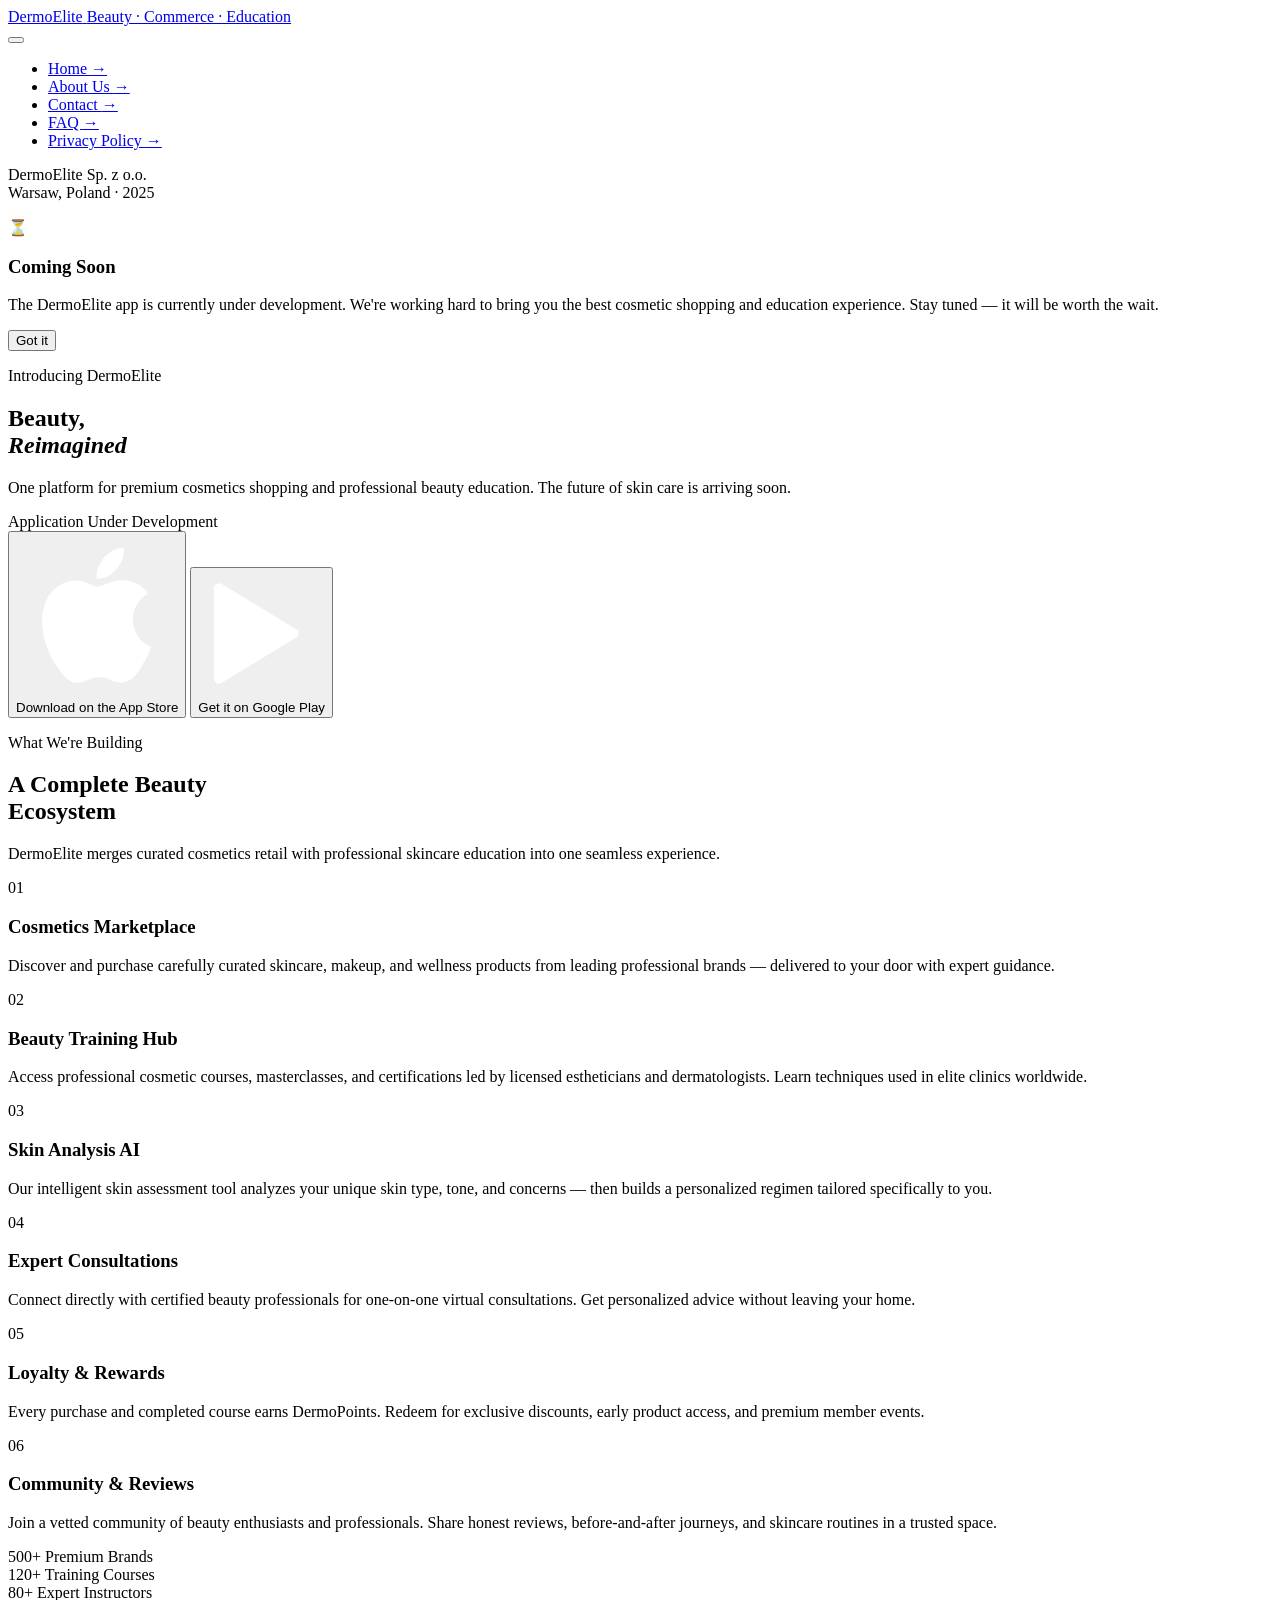
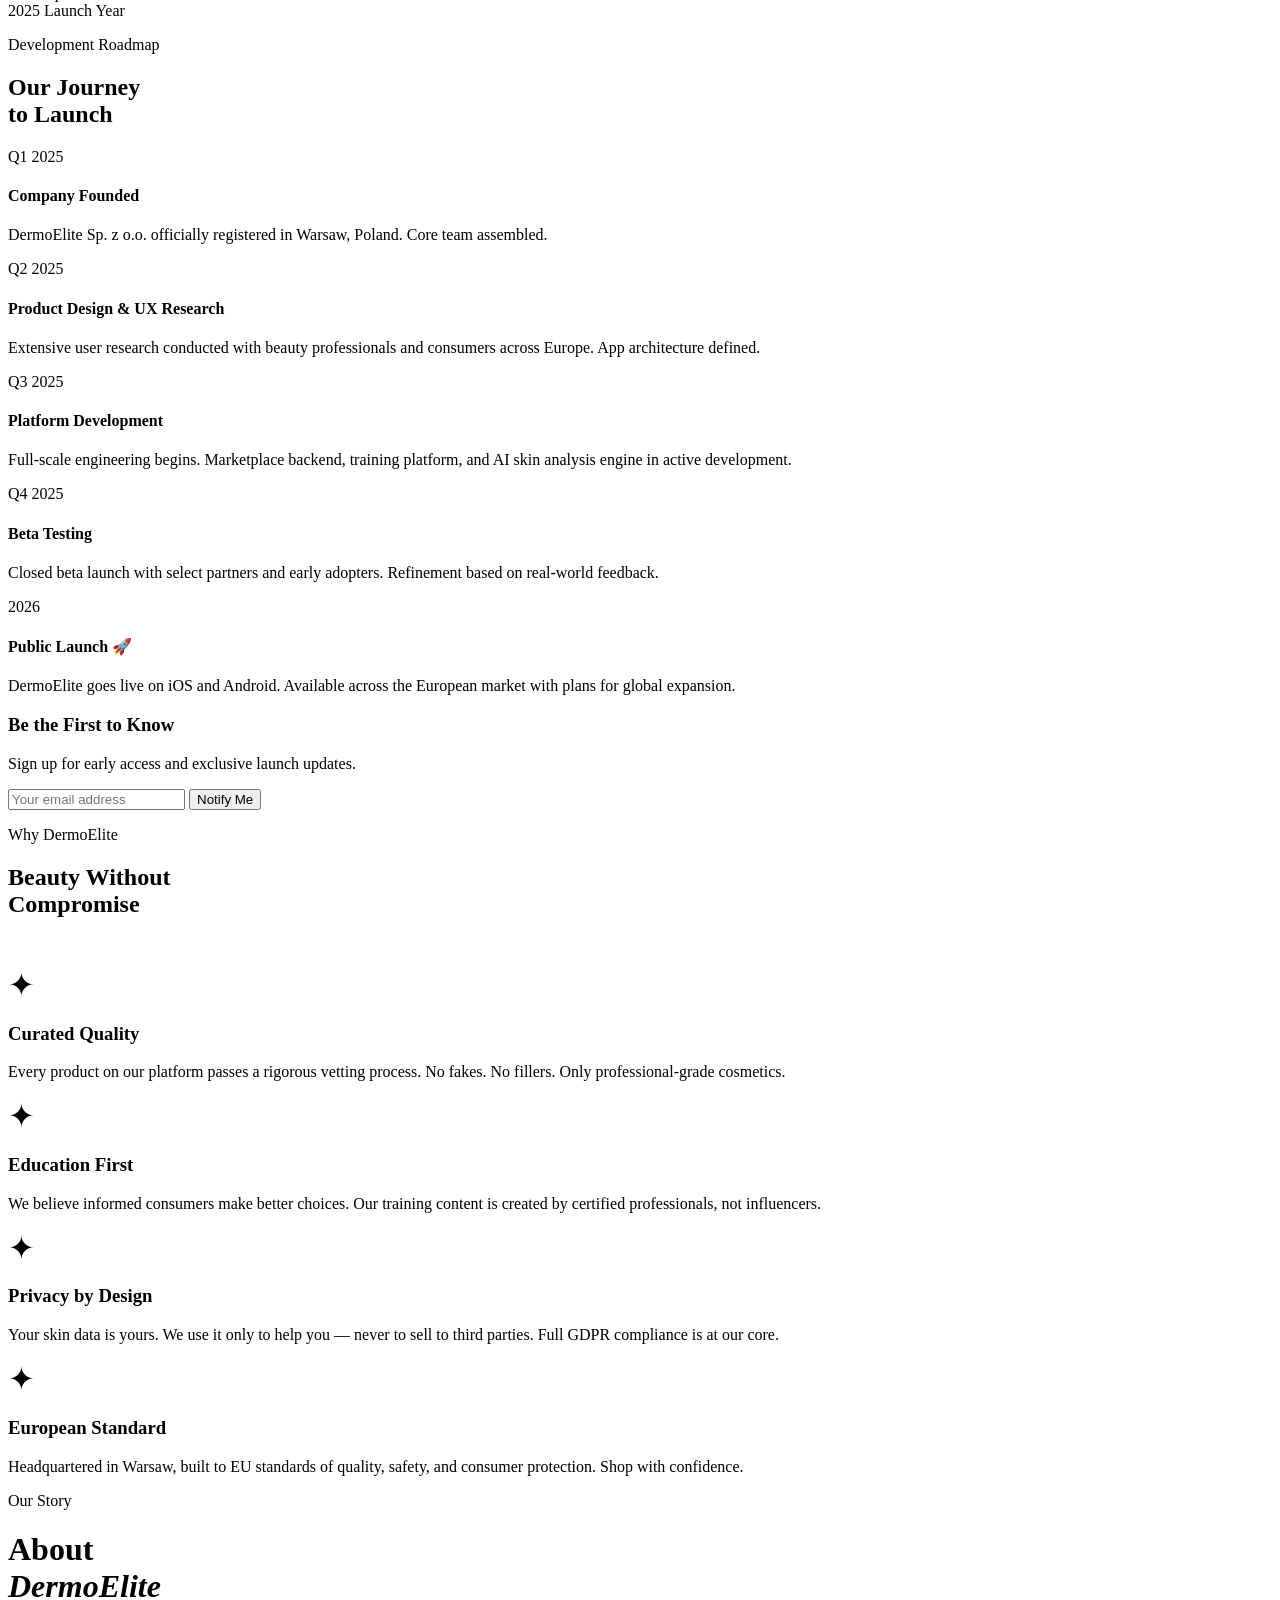
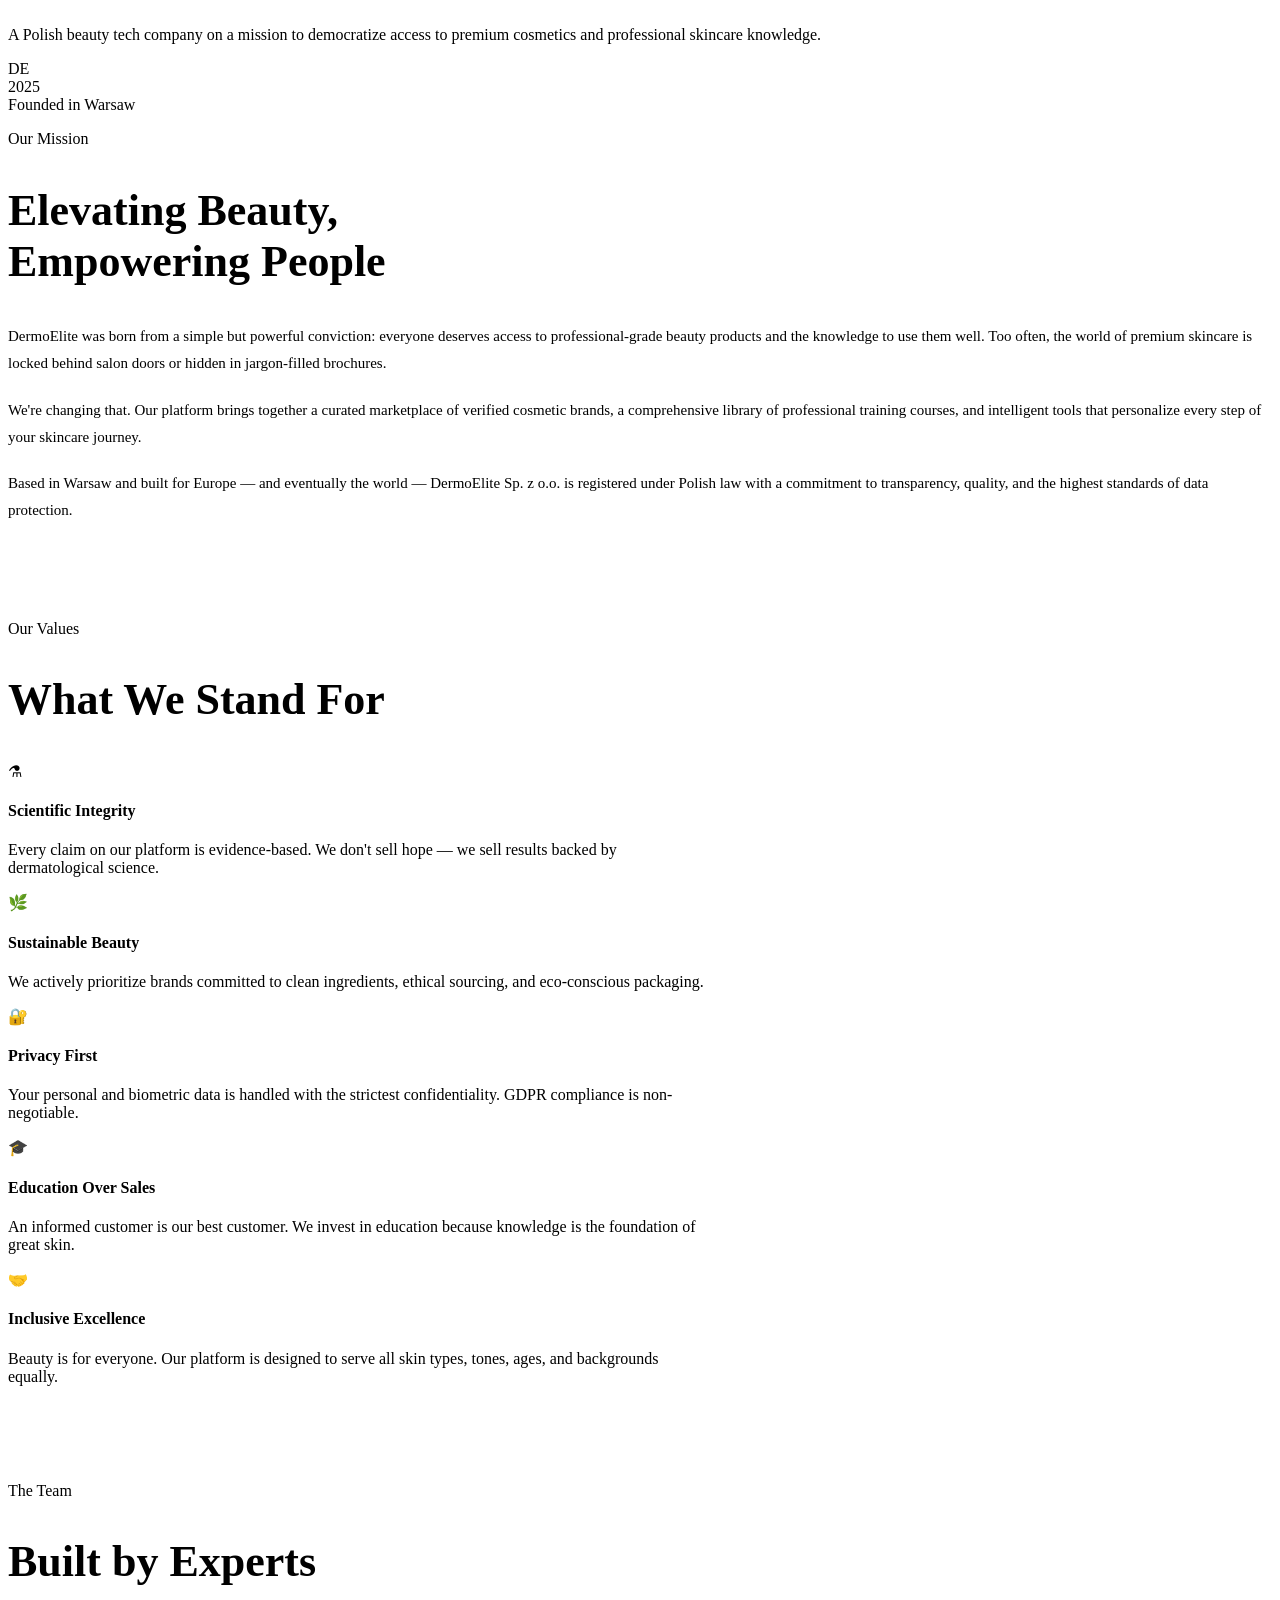
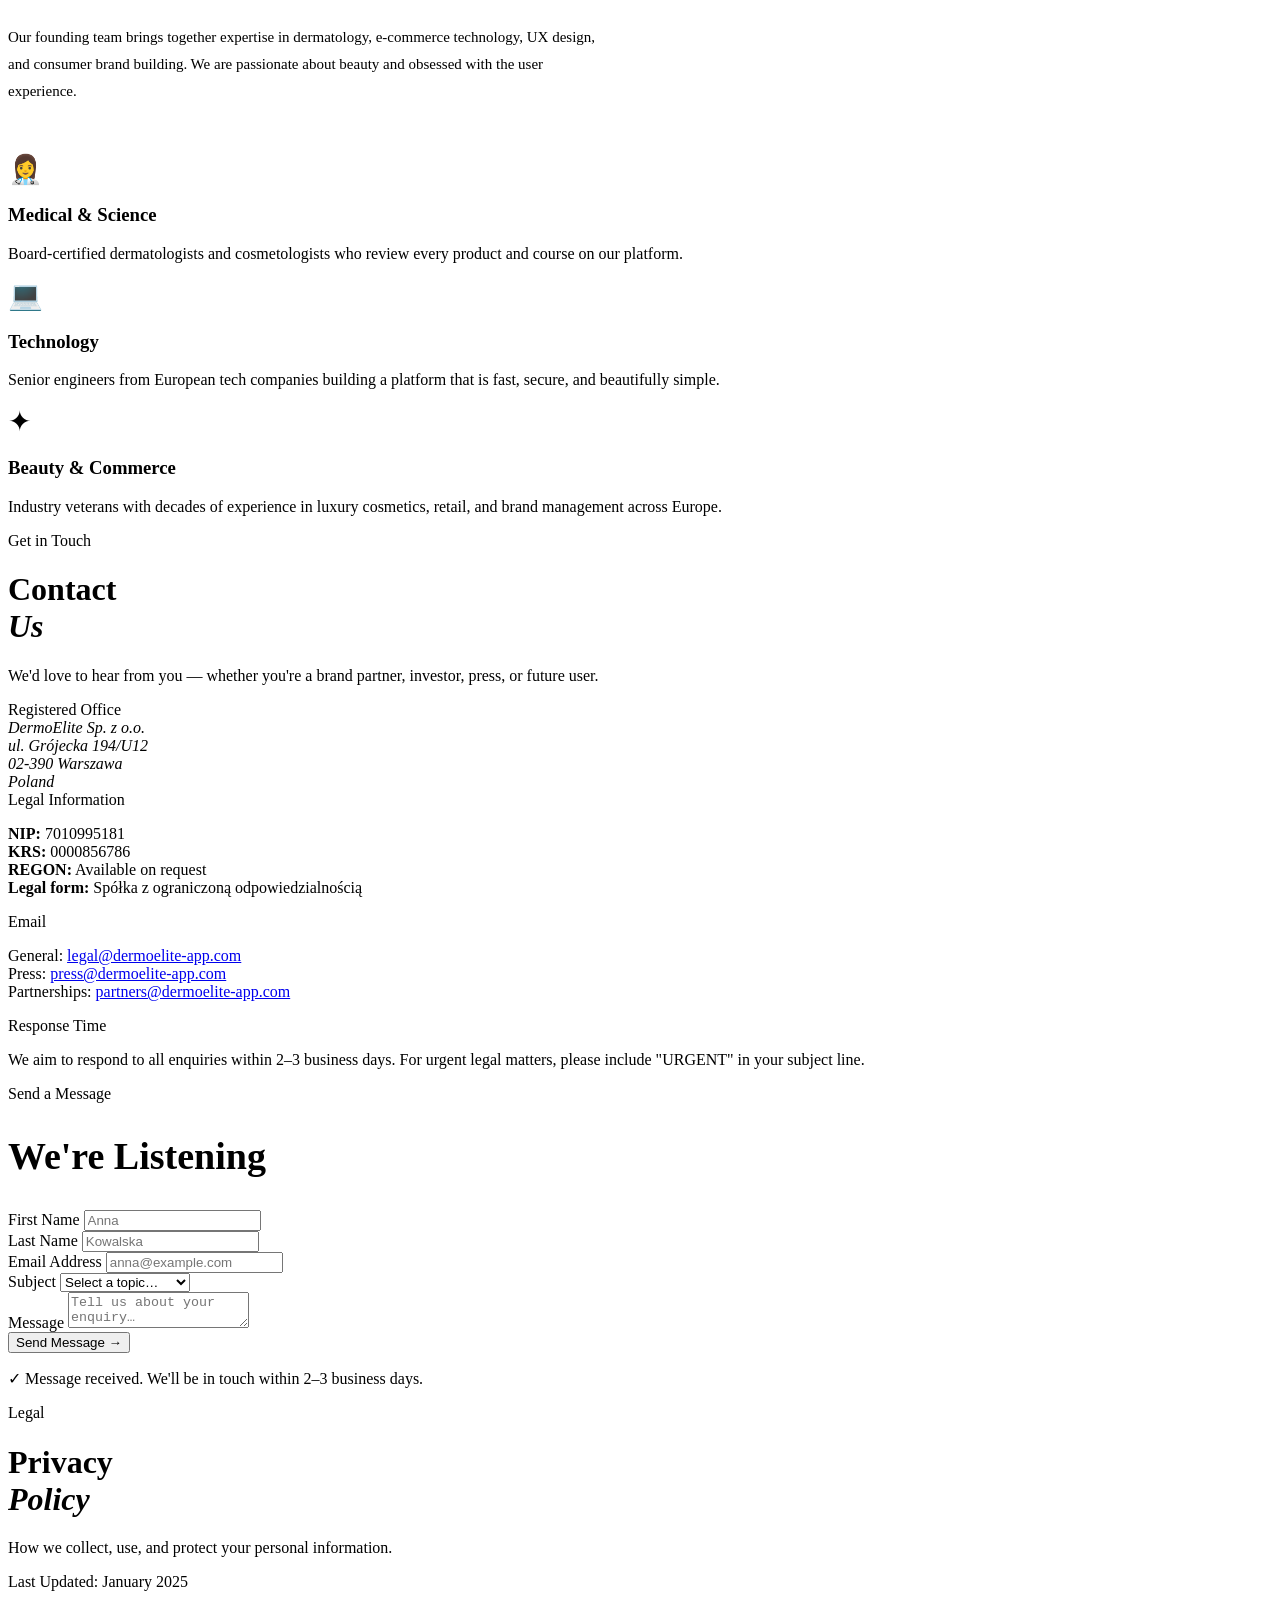
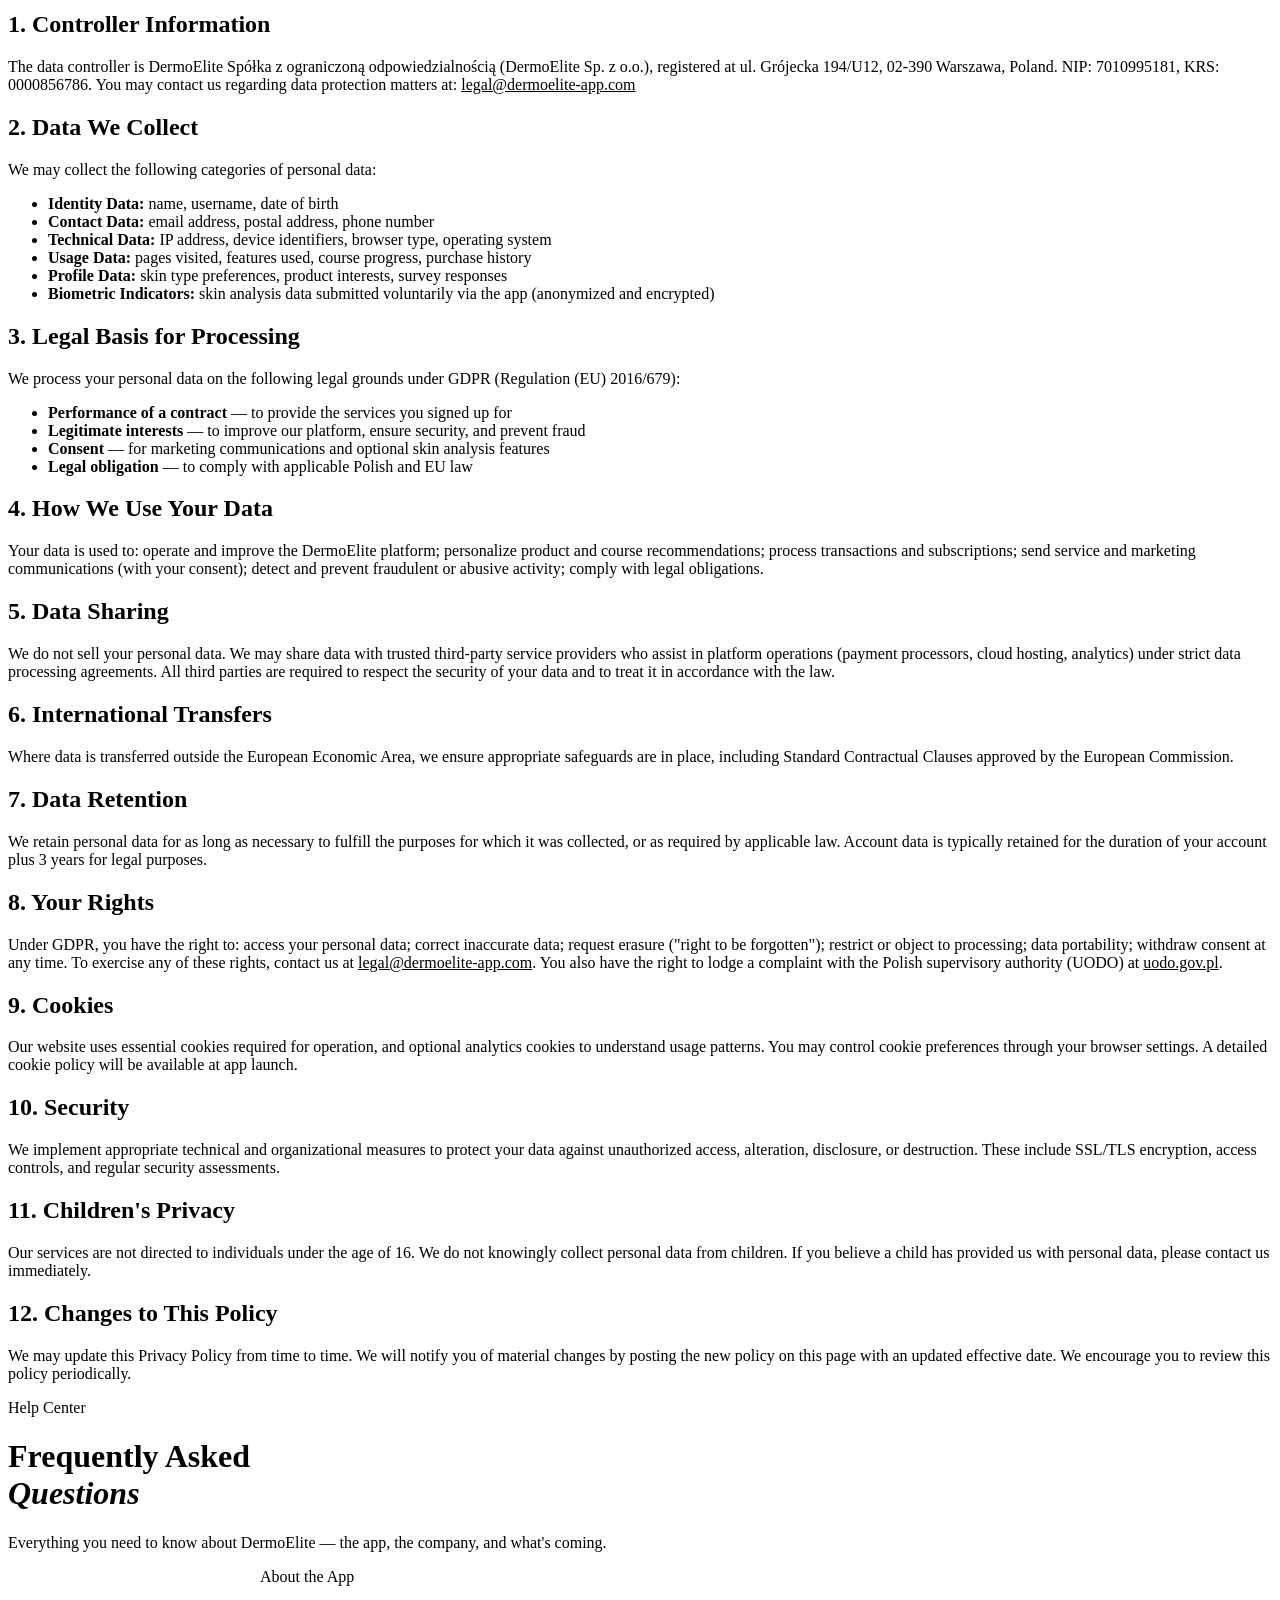
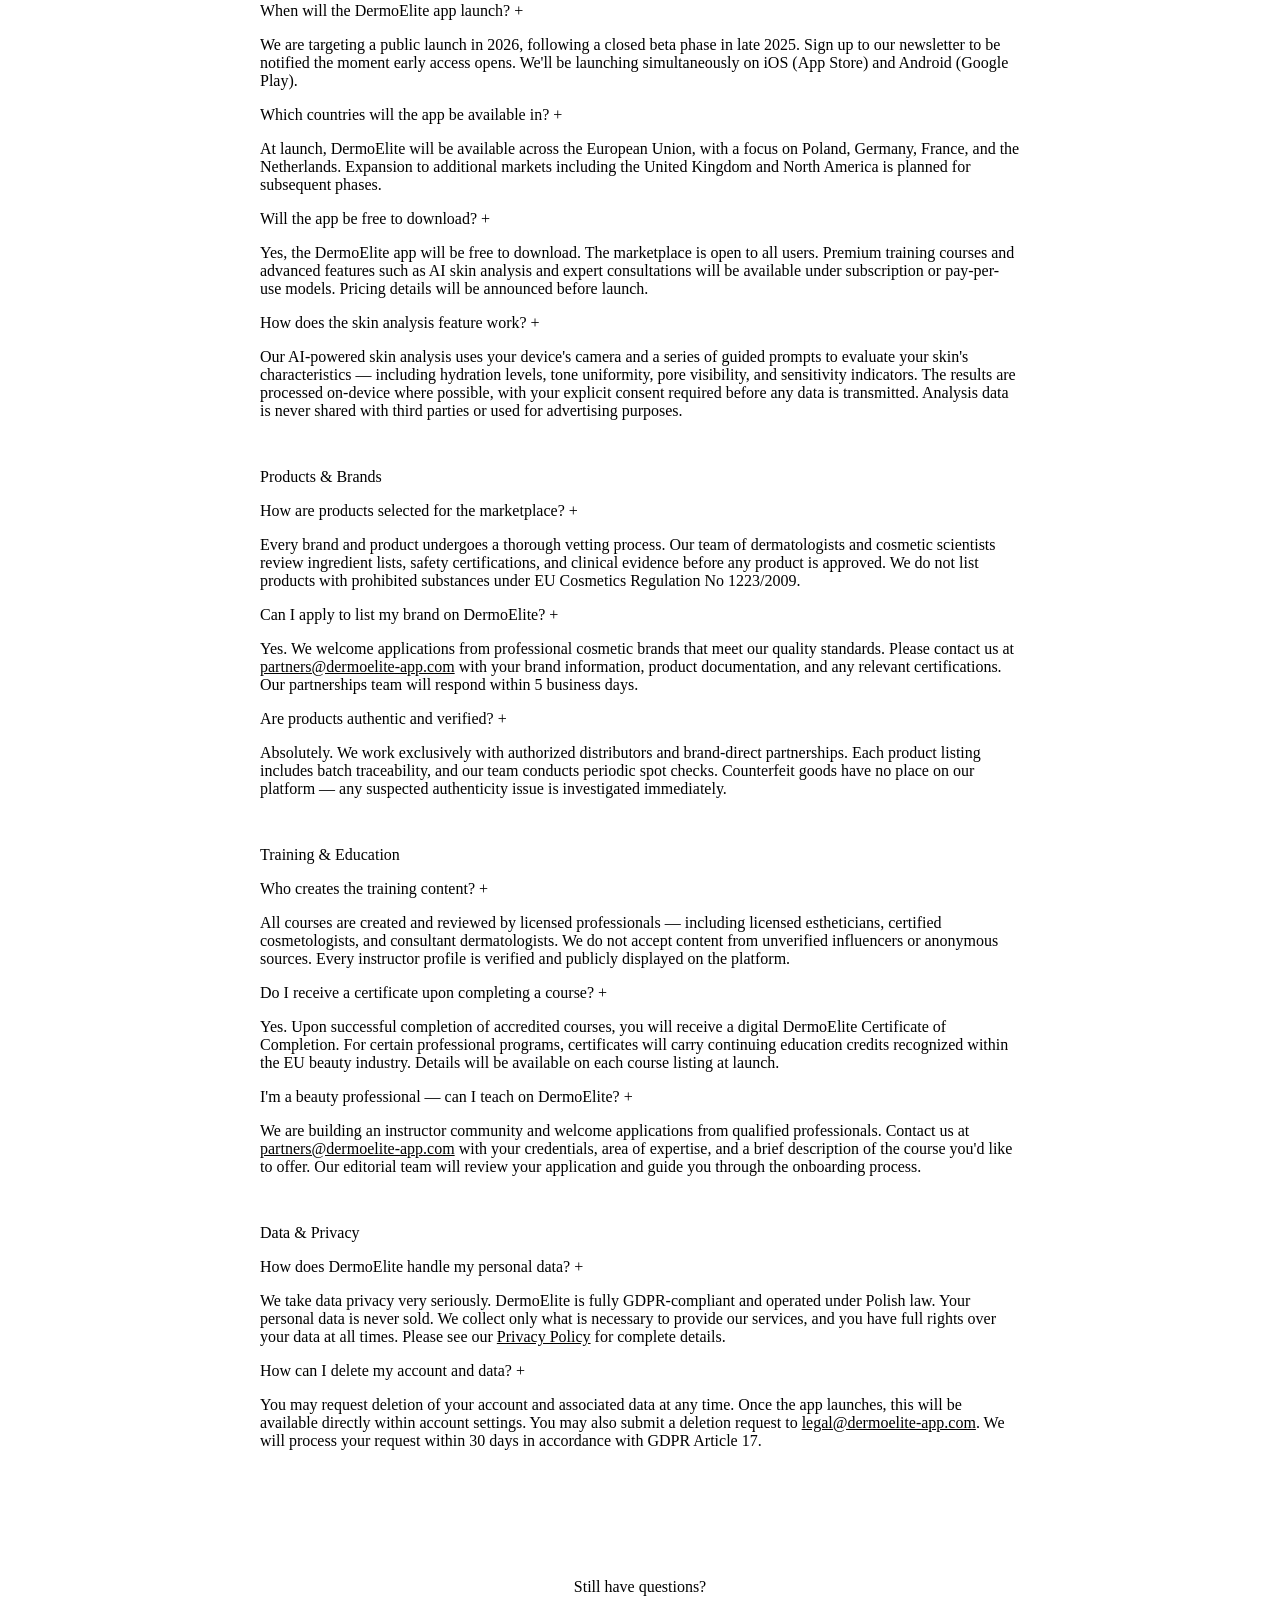
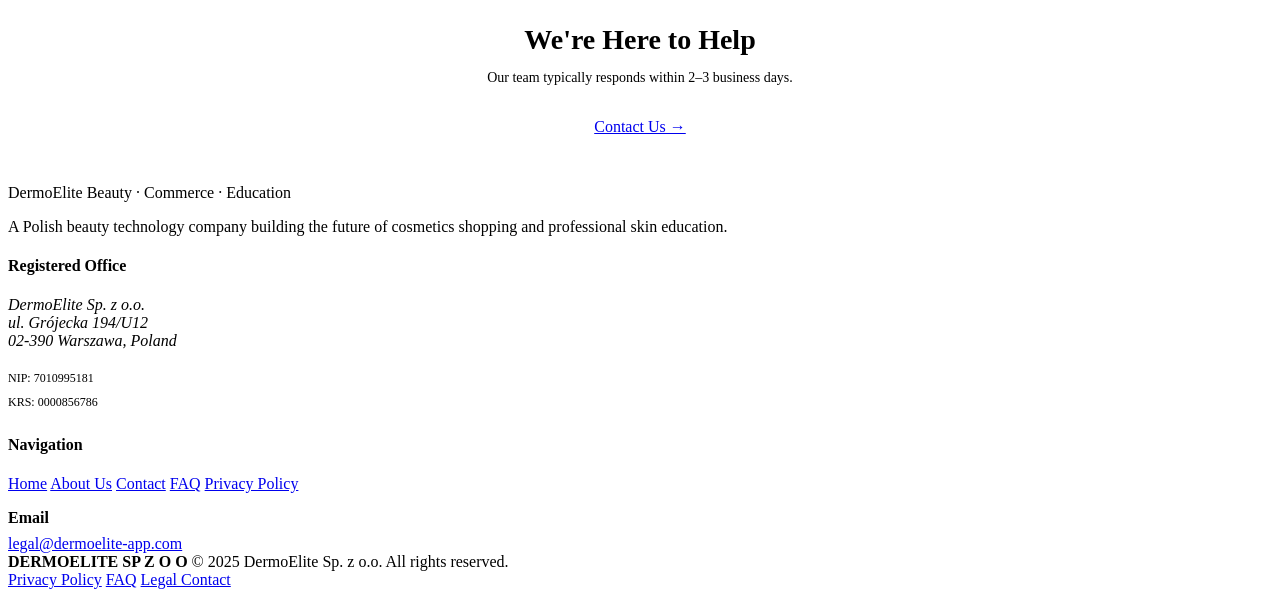
==== index.html @ ef21f868 "Add files via upload" ====
<!DOCTYPE html>
<html lang="en">
<head>
  <meta charset="UTF-8" />
  <meta name="viewport" content="width=device-width, initial-scale=1.0" />
  <meta name="description" content="DermoElite — The future of cosmetic commerce and professional beauty education. App coming soon." />
  <title>DermoElite — Beauty. Redefined.</title>
  <link rel="stylesheet" href="css/style.css" />
  <script>
    // Handle redirect from 404.html for GitHub Pages SPA routing
    (function() {
      const redirect = sessionStorage.getItem('redirectPath');
      if (redirect) {
        sessionStorage.removeItem('redirectPath');
        window.history.replaceState(null, null, redirect);
      }
    })();
  </script>
  <link rel="icon" href="data:image/svg+xml,<svg xmlns='http://www.w3.org/2000/svg' viewBox='0 0 32 32'><rect width='32' height='32' fill='%231a1a1a'/><text y='24' x='4' font-size='22' font-family='serif' fill='%23b8956a'>D</text></svg>" />
</head>
<body>

<!-- ═══════════════ HEADER ═══════════════ -->
<header>
  <nav>
    <a href="/" class="logo" data-page="home" aria-label="DermoElite Home">
      <div class="logo-mark"></div>
      <div class="logo-text">
        <span class="logo-name">DermoElite</span>
        <span class="logo-sub">Beauty · Commerce · Education</span>
      </div>
    </a>
    <button class="burger" id="burger" aria-label="Open navigation">
      <span></span><span></span><span></span>
    </button>
  </nav>
</header>

<!-- ═══════════════ MENU OVERLAY ═══════════════ -->
<div class="menu-overlay" id="menuOverlay" role="dialog" aria-modal="true" aria-label="Navigation">
  <div class="menu-backdrop" id="menuBackdrop"></div>
  <div class="menu-panel">
    <ul class="menu-links">
      <li><a href="/" data-page="home">Home <span class="arrow">→</span></a></li>
      <li><a href="/about" data-page="about">About Us <span class="arrow">→</span></a></li>
      <li><a href="/contact" data-page="contact">Contact <span class="arrow">→</span></a></li>
      <li><a href="/faq" data-page="faq">FAQ <span class="arrow">→</span></a></li>
      <li><a href="/policy" data-page="policy">Privacy Policy <span class="arrow">→</span></a></li>
    </ul>
    <div class="menu-footer">
      <p>DermoElite Sp. z o.o.<br>Warsaw, Poland · 2025</p>
    </div>
  </div>
</div>

<!-- ═══════════════ APP STORE MODAL ═══════════════ -->
<div class="modal-overlay" id="appModal" role="dialog" aria-modal="true">
  <div class="modal-backdrop" id="modalBackdrop"></div>
  <div class="modal-box">
    <div class="modal-icon">⏳</div>
    <h3>Coming Soon</h3>
    <p>The DermoElite app is currently under development. We're working hard to bring you the best cosmetic shopping and education experience. Stay tuned — it will be worth the wait.</p>
    <button class="modal-close" id="modalClose">Got it</button>
  </div>
</div>

<!-- ═══════════════════════════════════════════════
     PAGE: HOME
════════════════════════════════════════════════ -->
<div class="page" id="page-home">

  <!-- HERO -->
  <section class="hero">
    <div class="hero-bg"></div>
    <p class="hero-eyebrow">Introducing DermoElite</p>
    <h1>Beauty,<br><em>Reimagined</em></h1>
    <p class="hero-tagline">One platform for premium cosmetics shopping and professional beauty education. The future of skin care is arriving soon.</p>
    <div class="status-badge">
      <span class="status-dot"></span>
      Application Under Development
    </div>
    <div class="app-buttons">
      <button class="app-btn" aria-label="Download on the App Store">
        <svg viewBox="0 0 24 24" fill="white" xmlns="http://www.w3.org/2000/svg">
          <path d="M18.71 19.5c-.83 1.24-1.71 2.45-3.05 2.47-1.34.03-1.77-.79-3.29-.79-1.53 0-2 .77-3.27.82-1.31.05-2.3-1.32-3.14-2.53C4.25 17 2.94 12.45 4.7 9.39c.87-1.52 2.43-2.48 4.12-2.51 1.28-.02 2.5.87 3.29.87.78 0 2.26-1.07 3.8-.91.65.03 2.47.26 3.64 1.98l-.09.06c-.22.15-2.18 1.27-2.16 3.8.03 3.02 2.65 4.03 2.68 4.04-.03.07-.42 1.44-1.38 2.74M13 3.5c.73-.83 1.94-1.46 2.94-1.5.13 1.17-.34 2.35-1.04 3.19-.69.85-1.83 1.51-2.95 1.42-.15-1.15.41-2.35 1.05-3.11z"/>
        </svg>
        <div class="app-btn-text">
          <span class="app-btn-pre">Download on the</span>
          <span class="app-btn-name">App Store</span>
        </div>
      </button>
      <button class="app-btn" aria-label="Get it on Google Play">
        <svg viewBox="0 0 24 24" fill="white" xmlns="http://www.w3.org/2000/svg">
          <path d="M3,20.5v-17c0-0.83,0.94-1.3,1.6-0.8l14,8.5c0.6,0.37,0.6,1.23,0,1.6l-14,8.5C3.94,21.8,3,21.33,3,20.5z"/>
        </svg>
        <div class="app-btn-text">
          <span class="app-btn-pre">Get it on</span>
          <span class="app-btn-name">Google Play</span>
        </div>
      </button>
    </div>
  </section>

  <!-- FEATURES -->
  <div class="section reveal">
    <p class="section-eyebrow">What We're Building</p>
    <h2 class="section-title">A Complete Beauty<br>Ecosystem</h2>
    <div class="divider"></div>
    <p class="section-subtitle">DermoElite merges curated cosmetics retail with professional skincare education into one seamless experience.</p>

    <div class="features-grid">
      <div class="feature-card">
        <div class="feature-num">01</div>
        <h3>Cosmetics Marketplace</h3>
        <p>Discover and purchase carefully curated skincare, makeup, and wellness products from leading professional brands — delivered to your door with expert guidance.</p>
      </div>
      <div class="feature-card">
        <div class="feature-num">02</div>
        <h3>Beauty Training Hub</h3>
        <p>Access professional cosmetic courses, masterclasses, and certifications led by licensed estheticians and dermatologists. Learn techniques used in elite clinics worldwide.</p>
      </div>
      <div class="feature-card">
        <div class="feature-num">03</div>
        <h3>Skin Analysis AI</h3>
        <p>Our intelligent skin assessment tool analyzes your unique skin type, tone, and concerns — then builds a personalized regimen tailored specifically to you.</p>
      </div>
      <div class="feature-card">
        <div class="feature-num">04</div>
        <h3>Expert Consultations</h3>
        <p>Connect directly with certified beauty professionals for one-on-one virtual consultations. Get personalized advice without leaving your home.</p>
      </div>
      <div class="feature-card">
        <div class="feature-num">05</div>
        <h3>Loyalty & Rewards</h3>
        <p>Every purchase and completed course earns DermoPoints. Redeem for exclusive discounts, early product access, and premium member events.</p>
      </div>
      <div class="feature-card">
        <div class="feature-num">06</div>
        <h3>Community & Reviews</h3>
        <p>Join a vetted community of beauty enthusiasts and professionals. Share honest reviews, before-and-after journeys, and skincare routines in a trusted space.</p>
      </div>
    </div>
  </div>

  <!-- STATS -->
  <div class="stats-strip reveal">
    <div class="stats-inner">
      <div class="stat-item">
        <span class="stat-num">500+</span>
        <span class="stat-label">Premium Brands</span>
      </div>
      <div class="stat-item">
        <span class="stat-num">120+</span>
        <span class="stat-label">Training Courses</span>
      </div>
      <div class="stat-item">
        <span class="stat-num">80+</span>
        <span class="stat-label">Expert Instructors</span>
      </div>
      <div class="stat-item">
        <span class="stat-num">2025</span>
        <span class="stat-label">Launch Year</span>
      </div>
    </div>
  </div>

  <!-- TIMELINE -->
  <div class="section reveal">
    <p class="section-eyebrow">Development Roadmap</p>
    <h2 class="section-title">Our Journey<br>to Launch</h2>
    <div class="divider"></div>
    <div class="timeline">
      <div class="timeline-item">
        <div class="timeline-date">Q1 2025</div>
        <div class="timeline-line"></div>
        <div class="timeline-content">
          <h4>Company Founded</h4>
          <p>DermoElite Sp. z o.o. officially registered in Warsaw, Poland. Core team assembled.</p>
        </div>
      </div>
      <div class="timeline-item">
        <div class="timeline-date">Q2 2025</div>
        <div class="timeline-line"></div>
        <div class="timeline-content">
          <h4>Product Design & UX Research</h4>
          <p>Extensive user research conducted with beauty professionals and consumers across Europe. App architecture defined.</p>
        </div>
      </div>
      <div class="timeline-item">
        <div class="timeline-date">Q3 2025</div>
        <div class="timeline-line"></div>
        <div class="timeline-content">
          <h4>Platform Development</h4>
          <p>Full-scale engineering begins. Marketplace backend, training platform, and AI skin analysis engine in active development.</p>
        </div>
      </div>
      <div class="timeline-item">
        <div class="timeline-date">Q4 2025</div>
        <div class="timeline-line"></div>
        <div class="timeline-content">
          <h4>Beta Testing</h4>
          <p>Closed beta launch with select partners and early adopters. Refinement based on real-world feedback.</p>
        </div>
      </div>
      <div class="timeline-item">
        <div class="timeline-date">2026</div>
        <div class="timeline-line"></div>
        <div class="timeline-content">
          <h4>Public Launch 🚀</h4>
          <p>DermoElite goes live on iOS and Android. Available across the European market with plans for global expansion.</p>
        </div>
      </div>
    </div>
  </div>

  <!-- NEWSLETTER -->
  <div class="newsletter-strip reveal">
    <h3>Be the First to Know</h3>
    <p>Sign up for early access and exclusive launch updates.</p>
    <form class="newsletter-form" id="newsletterForm">
      <input type="email" placeholder="Your email address" required aria-label="Email address" />
      <button type="submit" class="btn">Notify Me</button>
    </form>
  </div>

  <!-- WHY DERMOELITE -->
  <div class="section reveal">
    <p class="section-eyebrow">Why DermoElite</p>
    <h2 class="section-title">Beauty Without<br>Compromise</h2>
    <div class="divider"></div>

    <div class="features-grid" style="grid-template-columns: repeat(auto-fit, minmax(260px, 1fr)); margin-top:3rem;">
      <div class="feature-card">
        <div class="feature-num" style="font-size:32px;">✦</div>
        <h3>Curated Quality</h3>
        <p>Every product on our platform passes a rigorous vetting process. No fakes. No fillers. Only professional-grade cosmetics.</p>
      </div>
      <div class="feature-card">
        <div class="feature-num" style="font-size:32px;">✦</div>
        <h3>Education First</h3>
        <p>We believe informed consumers make better choices. Our training content is created by certified professionals, not influencers.</p>
      </div>
      <div class="feature-card">
        <div class="feature-num" style="font-size:32px;">✦</div>
        <h3>Privacy by Design</h3>
        <p>Your skin data is yours. We use it only to help you — never to sell to third parties. Full GDPR compliance is at our core.</p>
      </div>
      <div class="feature-card">
        <div class="feature-num" style="font-size:32px;">✦</div>
        <h3>European Standard</h3>
        <p>Headquartered in Warsaw, built to EU standards of quality, safety, and consumer protection. Shop with confidence.</p>
      </div>
    </div>
  </div>

</div><!-- /page-home -->


<!-- ═══════════════════════════════════════════════
     PAGE: ABOUT
════════════════════════════════════════════════ -->
<div class="page" id="page-about">
  <div class="page-hero">
    <p class="hero-eyebrow">Our Story</p>
    <h1 class="section-title">About<br><em style="font-style:italic; color:var(--gold)">DermoElite</em></h1>
    <p class="hero-tagline">A Polish beauty tech company on a mission to democratize access to premium cosmetics and professional skincare knowledge.</p>
  </div>

  <div class="section">
    <div class="about-grid">
      <div class="about-visual reveal">
        <div class="about-visual-box">
          <div class="about-monogram">DE</div>
        </div>
        <div class="about-badge">
          <span class="about-badge-year">2025</span>
          <div class="about-badge-label">Founded in Warsaw</div>
        </div>
      </div>

      <div class="reveal">
        <p class="section-eyebrow">Our Mission</p>
        <h2 class="section-title" style="font-size:clamp(28px,4vw,44px)">Elevating Beauty,<br>Empowering People</h2>
        <div class="divider"></div>
        <p style="color:var(--mid); margin-bottom:1.2rem; font-size:15px; line-height:1.8;">DermoElite was born from a simple but powerful conviction: everyone deserves access to professional-grade beauty products and the knowledge to use them well. Too often, the world of premium skincare is locked behind salon doors or hidden in jargon-filled brochures.</p>
        <p style="color:var(--mid); margin-bottom:1.2rem; font-size:15px; line-height:1.8;">We're changing that. Our platform brings together a curated marketplace of verified cosmetic brands, a comprehensive library of professional training courses, and intelligent tools that personalize every step of your skincare journey.</p>
        <p style="color:var(--mid); font-size:15px; line-height:1.8;">Based in Warsaw and built for Europe — and eventually the world — DermoElite Sp. z o.o. is registered under Polish law with a commitment to transparency, quality, and the highest standards of data protection.</p>
      </div>
    </div>

    <!-- VALUES -->
    <div style="margin-top:6rem;" class="reveal">
      <p class="section-eyebrow">Our Values</p>
      <h2 class="section-title" style="font-size:clamp(28px,4vw,44px)">What We Stand For</h2>
      <div class="divider"></div>
      <div class="values-list" style="max-width:700px;">
        <div class="value-item">
          <div class="value-icon">⚗</div>
          <div>
            <h4>Scientific Integrity</h4>
            <p>Every claim on our platform is evidence-based. We don't sell hope — we sell results backed by dermatological science.</p>
          </div>
        </div>
        <div class="value-item">
          <div class="value-icon">🌿</div>
          <div>
            <h4>Sustainable Beauty</h4>
            <p>We actively prioritize brands committed to clean ingredients, ethical sourcing, and eco-conscious packaging.</p>
          </div>
        </div>
        <div class="value-item">
          <div class="value-icon">🔐</div>
          <div>
            <h4>Privacy First</h4>
            <p>Your personal and biometric data is handled with the strictest confidentiality. GDPR compliance is non-negotiable.</p>
          </div>
        </div>
        <div class="value-item">
          <div class="value-icon">🎓</div>
          <div>
            <h4>Education Over Sales</h4>
            <p>An informed customer is our best customer. We invest in education because knowledge is the foundation of great skin.</p>
          </div>
        </div>
        <div class="value-item">
          <div class="value-icon">🤝</div>
          <div>
            <h4>Inclusive Excellence</h4>
            <p>Beauty is for everyone. Our platform is designed to serve all skin types, tones, ages, and backgrounds equally.</p>
          </div>
        </div>
      </div>
    </div>

    <!-- TEAM -->
    <div style="margin-top:6rem;" class="reveal">
      <p class="section-eyebrow">The Team</p>
      <h2 class="section-title" style="font-size:clamp(28px,4vw,44px)">Built by Experts</h2>
      <div class="divider"></div>
      <p style="color:var(--mid); max-width:600px; font-size:15px; line-height:1.8; margin-bottom:3rem;">Our founding team brings together expertise in dermatology, e-commerce technology, UX design, and consumer brand building. We are passionate about beauty and obsessed with the user experience.</p>
      <div class="features-grid" style="grid-template-columns:repeat(auto-fit,minmax(240px,1fr));">
        <div class="feature-card">
          <div class="feature-num" style="font-size:28px; margin-bottom:0.5rem;">👩‍⚕️</div>
          <h3>Medical & Science</h3>
          <p>Board-certified dermatologists and cosmetologists who review every product and course on our platform.</p>
        </div>
        <div class="feature-card">
          <div class="feature-num" style="font-size:28px; margin-bottom:0.5rem;">💻</div>
          <h3>Technology</h3>
          <p>Senior engineers from European tech companies building a platform that is fast, secure, and beautifully simple.</p>
        </div>
        <div class="feature-card">
          <div class="feature-num" style="font-size:28px; margin-bottom:0.5rem;">✦</div>
          <h3>Beauty & Commerce</h3>
          <p>Industry veterans with decades of experience in luxury cosmetics, retail, and brand management across Europe.</p>
        </div>
      </div>
    </div>

  </div>
</div><!-- /page-about -->


<!-- ═══════════════════════════════════════════════
     PAGE: CONTACT
════════════════════════════════════════════════ -->
<div class="page" id="page-contact">
  <div class="page-hero">
    <p class="hero-eyebrow">Get in Touch</p>
    <h1 class="section-title">Contact<br><em style="font-style:italic; color:var(--gold)">Us</em></h1>
    <p class="hero-tagline">We'd love to hear from you — whether you're a brand partner, investor, press, or future user.</p>
  </div>

  <div class="section">
    <div class="contact-layout">

      <!-- INFO -->
      <div class="reveal">
        <div class="info-block">
          <div class="info-label">Registered Office</div>
          <address>
            DermoElite Sp. z o.o.<br>
            ul. Grójecka 194/U12<br>
            02-390 Warszawa<br>
            Poland
          </address>
        </div>
        <div class="info-block">
          <div class="info-label">Legal Information</div>
          <p>
            <strong>NIP:</strong> 7010995181<br>
            <strong>KRS:</strong> 0000856786<br>
            <strong>REGON:</strong> Available on request<br>
            <strong>Legal form:</strong> Spółka z ograniczoną odpowiedzialnością
          </p>
        </div>
        <div class="info-block">
          <div class="info-label">Email</div>
          <p>
            General: <a href="mailto:legal@dermoelite-app.com">legal@dermoelite-app.com</a><br>
            Press: <a href="mailto:press@dermoelite-app.com">press@dermoelite-app.com</a><br>
            Partnerships: <a href="mailto:partners@dermoelite-app.com">partners@dermoelite-app.com</a>
          </p>
        </div>
        <div class="info-block">
          <div class="info-label">Response Time</div>
          <p>We aim to respond to all enquiries within 2–3 business days. For urgent legal matters, please include "URGENT" in your subject line.</p>
        </div>
      </div>

      <!-- FORM -->
      <div class="reveal">
        <p class="section-eyebrow">Send a Message</p>
        <h2 class="section-title" style="font-size:clamp(26px,3vw,38px); margin-bottom:2rem;">We're Listening</h2>
        <form id="contactForm">
          <div class="form-row">
            <div class="form-group">
              <label for="firstName">First Name</label>
              <input type="text" id="firstName" required placeholder="Anna" />
            </div>
            <div class="form-group">
              <label for="lastName">Last Name</label>
              <input type="text" id="lastName" required placeholder="Kowalska" />
            </div>
          </div>
          <div class="form-group">
            <label for="email">Email Address</label>
            <input type="email" id="email" required placeholder="anna@example.com" />
          </div>
          <div class="form-group">
            <label for="subject">Subject</label>
            <select id="subject">
              <option value="">Select a topic…</option>
              <option>Brand Partnership</option>
              <option>Press & Media</option>
              <option>Investor Relations</option>
              <option>General Enquiry</option>
              <option>Legal Matter</option>
            </select>
          </div>
          <div class="form-group">
            <label for="message">Message</label>
            <textarea id="message" required placeholder="Tell us about your enquiry…"></textarea>
          </div>
          <button type="submit" class="btn">Send Message →</button>
          <div class="form-success" id="formSuccess">
            <p>✓ Message received. We'll be in touch within 2–3 business days.</p>
          </div>
        </form>
      </div>

    </div>
  </div>
</div><!-- /page-contact -->


<!-- ═══════════════════════════════════════════════
     PAGE: POLICY
════════════════════════════════════════════════ -->
<div class="page" id="page-policy">
  <div class="page-hero">
    <p class="hero-eyebrow">Legal</p>
    <h1 class="section-title">Privacy<br><em style="font-style:italic; color:var(--gold)">Policy</em></h1>
    <p class="hero-tagline">How we collect, use, and protect your personal information.</p>
  </div>

  <div class="section">
    <div class="policy-content reveal">
      <span class="policy-update">Last Updated: January 2025</span>

      <h2>1. Controller Information</h2>
      <p>The data controller is DermoElite Spółka z ograniczoną odpowiedzialnością (DermoElite Sp. z o.o.), registered at ul. Grójecka 194/U12, 02-390 Warszawa, Poland. NIP: 7010995181, KRS: 0000856786. You may contact us regarding data protection matters at: <a href="mailto:legal@dermoelite-app.com" style="color:var(--gold);">legal@dermoelite-app.com</a></p>

      <h2>2. Data We Collect</h2>
      <p>We may collect the following categories of personal data:</p>
      <ul>
        <li><strong>Identity Data:</strong> name, username, date of birth</li>
        <li><strong>Contact Data:</strong> email address, postal address, phone number</li>
        <li><strong>Technical Data:</strong> IP address, device identifiers, browser type, operating system</li>
        <li><strong>Usage Data:</strong> pages visited, features used, course progress, purchase history</li>
        <li><strong>Profile Data:</strong> skin type preferences, product interests, survey responses</li>
        <li><strong>Biometric Indicators:</strong> skin analysis data submitted voluntarily via the app (anonymized and encrypted)</li>
      </ul>

      <h2>3. Legal Basis for Processing</h2>
      <p>We process your personal data on the following legal grounds under GDPR (Regulation (EU) 2016/679):</p>
      <ul>
        <li><strong>Performance of a contract</strong> — to provide the services you signed up for</li>
        <li><strong>Legitimate interests</strong> — to improve our platform, ensure security, and prevent fraud</li>
        <li><strong>Consent</strong> — for marketing communications and optional skin analysis features</li>
        <li><strong>Legal obligation</strong> — to comply with applicable Polish and EU law</li>
      </ul>

      <h2>4. How We Use Your Data</h2>
      <p>Your data is used to: operate and improve the DermoElite platform; personalize product and course recommendations; process transactions and subscriptions; send service and marketing communications (with your consent); detect and prevent fraudulent or abusive activity; comply with legal obligations.</p>

      <h2>5. Data Sharing</h2>
      <p>We do not sell your personal data. We may share data with trusted third-party service providers who assist in platform operations (payment processors, cloud hosting, analytics) under strict data processing agreements. All third parties are required to respect the security of your data and to treat it in accordance with the law.</p>

      <h2>6. International Transfers</h2>
      <p>Where data is transferred outside the European Economic Area, we ensure appropriate safeguards are in place, including Standard Contractual Clauses approved by the European Commission.</p>

      <h2>7. Data Retention</h2>
      <p>We retain personal data for as long as necessary to fulfill the purposes for which it was collected, or as required by applicable law. Account data is typically retained for the duration of your account plus 3 years for legal purposes.</p>

      <h2>8. Your Rights</h2>
      <p>Under GDPR, you have the right to: access your personal data; correct inaccurate data; request erasure ("right to be forgotten"); restrict or object to processing; data portability; withdraw consent at any time. To exercise any of these rights, contact us at <a href="mailto:legal@dermoelite-app.com" style="color:var(--gold);">legal@dermoelite-app.com</a>. You also have the right to lodge a complaint with the Polish supervisory authority (UODO) at <a href="https://uodo.gov.pl" style="color:var(--gold);" target="_blank" rel="noopener">uodo.gov.pl</a>.</p>

      <h2>9. Cookies</h2>
      <p>Our website uses essential cookies required for operation, and optional analytics cookies to understand usage patterns. You may control cookie preferences through your browser settings. A detailed cookie policy will be available at app launch.</p>

      <h2>10. Security</h2>
      <p>We implement appropriate technical and organizational measures to protect your data against unauthorized access, alteration, disclosure, or destruction. These include SSL/TLS encryption, access controls, and regular security assessments.</p>

      <h2>11. Children's Privacy</h2>
      <p>Our services are not directed to individuals under the age of 16. We do not knowingly collect personal data from children. If you believe a child has provided us with personal data, please contact us immediately.</p>

      <h2>12. Changes to This Policy</h2>
      <p>We may update this Privacy Policy from time to time. We will notify you of material changes by posting the new policy on this page with an updated effective date. We encourage you to review this policy periodically.</p>
    </div>
  </div>
</div><!-- /page-policy -->


<!-- ═══════════════════════════════════════════════
     PAGE: FAQ
════════════════════════════════════════════════ -->
<div class="page" id="page-faq">
  <div class="page-hero">
    <p class="hero-eyebrow">Help Center</p>
    <h1 class="section-title">Frequently Asked<br><em style="font-style:italic; color:var(--gold)">Questions</em></h1>
    <p class="hero-tagline">Everything you need to know about DermoElite — the app, the company, and what's coming.</p>
  </div>

  <div class="section">
    <div style="max-width:760px; margin:0 auto;">

      <div class="reveal">
        <p class="section-eyebrow">About the App</p>
        <div class="faq-list">
          <div class="faq-item">
            <div class="faq-question">When will the DermoElite app launch? <span class="faq-icon">+</span></div>
            <div class="faq-answer"><p>We are targeting a public launch in 2026, following a closed beta phase in late 2025. Sign up to our newsletter to be notified the moment early access opens. We'll be launching simultaneously on iOS (App Store) and Android (Google Play).</p></div>
          </div>
          <div class="faq-item">
            <div class="faq-question">Which countries will the app be available in? <span class="faq-icon">+</span></div>
            <div class="faq-answer"><p>At launch, DermoElite will be available across the European Union, with a focus on Poland, Germany, France, and the Netherlands. Expansion to additional markets including the United Kingdom and North America is planned for subsequent phases.</p></div>
          </div>
          <div class="faq-item">
            <div class="faq-question">Will the app be free to download? <span class="faq-icon">+</span></div>
            <div class="faq-answer"><p>Yes, the DermoElite app will be free to download. The marketplace is open to all users. Premium training courses and advanced features such as AI skin analysis and expert consultations will be available under subscription or pay-per-use models. Pricing details will be announced before launch.</p></div>
          </div>
          <div class="faq-item">
            <div class="faq-question">How does the skin analysis feature work? <span class="faq-icon">+</span></div>
            <div class="faq-answer"><p>Our AI-powered skin analysis uses your device's camera and a series of guided prompts to evaluate your skin's characteristics — including hydration levels, tone uniformity, pore visibility, and sensitivity indicators. The results are processed on-device where possible, with your explicit consent required before any data is transmitted. Analysis data is never shared with third parties or used for advertising purposes.</p></div>
          </div>
        </div>
      </div>

      <div class="reveal" style="margin-top:3rem;">
        <p class="section-eyebrow">Products & Brands</p>
        <div class="faq-list">
          <div class="faq-item">
            <div class="faq-question">How are products selected for the marketplace? <span class="faq-icon">+</span></div>
            <div class="faq-answer"><p>Every brand and product undergoes a thorough vetting process. Our team of dermatologists and cosmetic scientists review ingredient lists, safety certifications, and clinical evidence before any product is approved. We do not list products with prohibited substances under EU Cosmetics Regulation No 1223/2009.</p></div>
          </div>
          <div class="faq-item">
            <div class="faq-question">Can I apply to list my brand on DermoElite? <span class="faq-icon">+</span></div>
            <div class="faq-answer"><p>Yes. We welcome applications from professional cosmetic brands that meet our quality standards. Please contact us at <a href="mailto:partners@dermoelite-app.com" style="color:var(--gold);">partners@dermoelite-app.com</a> with your brand information, product documentation, and any relevant certifications. Our partnerships team will respond within 5 business days.</p></div>
          </div>
          <div class="faq-item">
            <div class="faq-question">Are products authentic and verified? <span class="faq-icon">+</span></div>
            <div class="faq-answer"><p>Absolutely. We work exclusively with authorized distributors and brand-direct partnerships. Each product listing includes batch traceability, and our team conducts periodic spot checks. Counterfeit goods have no place on our platform — any suspected authenticity issue is investigated immediately.</p></div>
          </div>
        </div>
      </div>

      <div class="reveal" style="margin-top:3rem;">
        <p class="section-eyebrow">Training & Education</p>
        <div class="faq-list">
          <div class="faq-item">
            <div class="faq-question">Who creates the training content? <span class="faq-icon">+</span></div>
            <div class="faq-answer"><p>All courses are created and reviewed by licensed professionals — including licensed estheticians, certified cosmetologists, and consultant dermatologists. We do not accept content from unverified influencers or anonymous sources. Every instructor profile is verified and publicly displayed on the platform.</p></div>
          </div>
          <div class="faq-item">
            <div class="faq-question">Do I receive a certificate upon completing a course? <span class="faq-icon">+</span></div>
            <div class="faq-answer"><p>Yes. Upon successful completion of accredited courses, you will receive a digital DermoElite Certificate of Completion. For certain professional programs, certificates will carry continuing education credits recognized within the EU beauty industry. Details will be available on each course listing at launch.</p></div>
          </div>
          <div class="faq-item">
            <div class="faq-question">I'm a beauty professional — can I teach on DermoElite? <span class="faq-icon">+</span></div>
            <div class="faq-answer"><p>We are building an instructor community and welcome applications from qualified professionals. Contact us at <a href="mailto:partners@dermoelite-app.com" style="color:var(--gold);">partners@dermoelite-app.com</a> with your credentials, area of expertise, and a brief description of the course you'd like to offer. Our editorial team will review your application and guide you through the onboarding process.</p></div>
          </div>
        </div>
      </div>

      <div class="reveal" style="margin-top:3rem;">
        <p class="section-eyebrow">Data & Privacy</p>
        <div class="faq-list">
          <div class="faq-item">
            <div class="faq-question">How does DermoElite handle my personal data? <span class="faq-icon">+</span></div>
            <div class="faq-answer"><p>We take data privacy very seriously. DermoElite is fully GDPR-compliant and operated under Polish law. Your personal data is never sold. We collect only what is necessary to provide our services, and you have full rights over your data at all times. Please see our <a data-page="policy" href="/policy" style="color:var(--gold); cursor:pointer;">Privacy Policy</a> for complete details.</p></div>
          </div>
          <div class="faq-item">
            <div class="faq-question">How can I delete my account and data? <span class="faq-icon">+</span></div>
            <div class="faq-answer"><p>You may request deletion of your account and associated data at any time. Once the app launches, this will be available directly within account settings. You may also submit a deletion request to <a href="mailto:legal@dermoelite-app.com" style="color:var(--gold);">legal@dermoelite-app.com</a>. We will process your request within 30 days in accordance with GDPR Article 17.</p></div>
          </div>
        </div>
      </div>

      <div class="reveal" style="margin-top:4rem; padding:3rem; border:1px solid var(--border); background:var(--cream); text-align:center;">
        <p class="section-eyebrow">Still have questions?</p>
        <h3 class="section-title" style="font-size:28px; margin-bottom:0.5rem;">We're Here to Help</h3>
        <p style="color:var(--mid); font-size:14px; margin-bottom:2rem;">Our team typically responds within 2–3 business days.</p>
        <a href="/contact" data-page="contact" class="btn">Contact Us →</a>
      </div>

    </div>
  </div>
</div><!-- /page-faq -->


<!-- ═══════════════ FOOTER ═══════════════ -->
<footer>
  <div class="footer-inner">
    <div class="footer-main">
      <div class="footer-brand">
        <span class="footer-logo-name">DermoElite</span>
        <span class="footer-logo-sub">Beauty · Commerce · Education</span>
        <p>A Polish beauty technology company building the future of cosmetics shopping and professional skin education.</p>
      </div>
      <div class="footer-col">
        <h4>Registered Office</h4>
        <address>
          DermoElite Sp. z o.o.<br>
          ul. Grójecka 194/U12<br>
          02-390 Warszawa, Poland
        </address>
        <div style="margin-top:1rem;">
          <span style="font-size:12px; display:block; line-height:2;">NIP: 7010995181</span>
          <span style="font-size:12px; display:block; line-height:2;">KRS: 0000856786</span>
        </div>
      </div>
      <div class="footer-col">
        <h4>Navigation</h4>
        <a data-page="home" href="/">Home</a>
        <a data-page="about" href="/about">About Us</a>
        <a data-page="contact" href="/contact">Contact</a>
        <a data-page="faq" href="/faq">FAQ</a>
        <a data-page="policy" href="/policy">Privacy Policy</a>
        <div style="margin-top:1rem;">
          <h4 style="margin-top:0; margin-bottom:0.5rem;">Email</h4>
          <a href="mailto:legal@dermoelite-app.com">legal@dermoelite-app.com</a>
        </div>
      </div>
    </div>
    <div class="footer-bottom">
      <div class="footer-copy">
        <strong>DERMOELITE SP Z O O</strong>
        © 2025 DermoElite Sp. z o.o. All rights reserved.
      </div>
      <div class="footer-legal-links">
        <a data-page="policy" href="/policy">Privacy Policy</a>
        <a data-page="faq" href="/faq">FAQ</a>
        <a href="mailto:legal@dermoelite-app.com">Legal Contact</a>
      </div>
    </div>
  </div>
</footer>

<script src="js/main.js"></script>
</body>
</html>
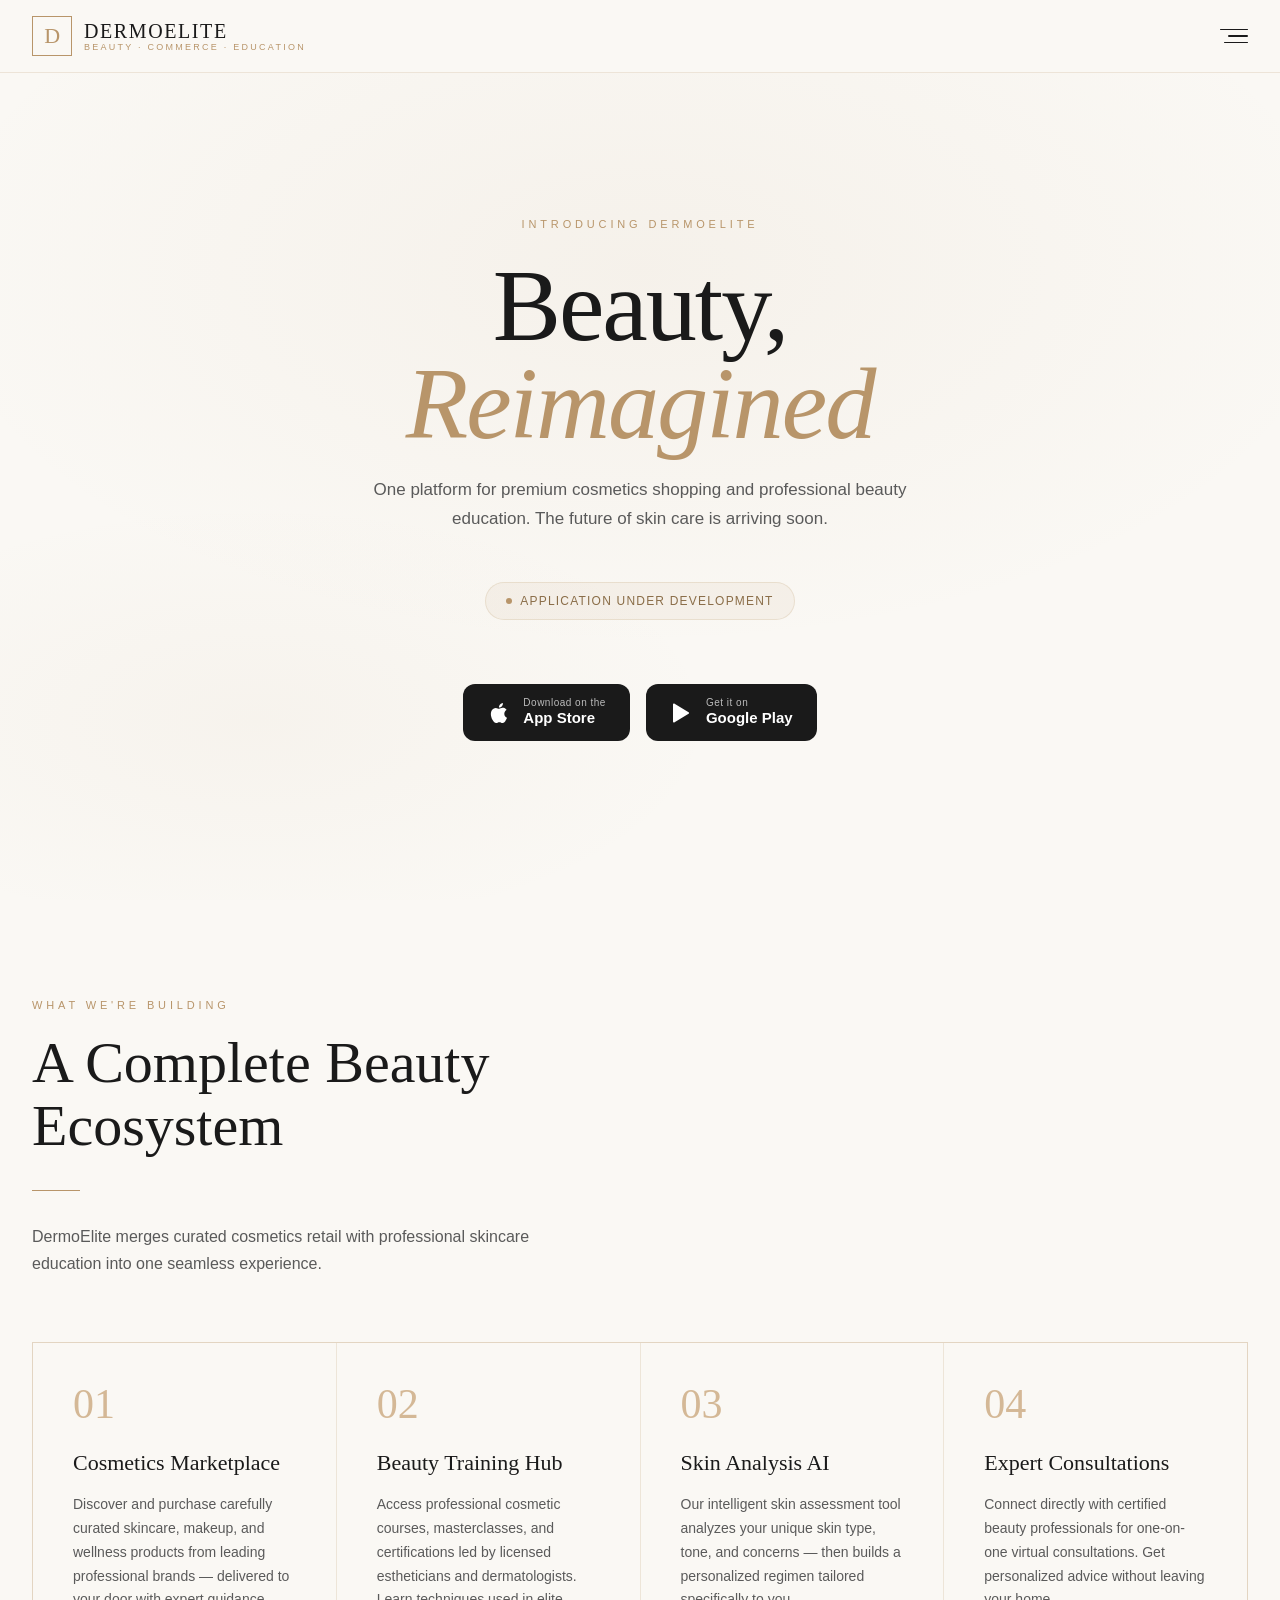
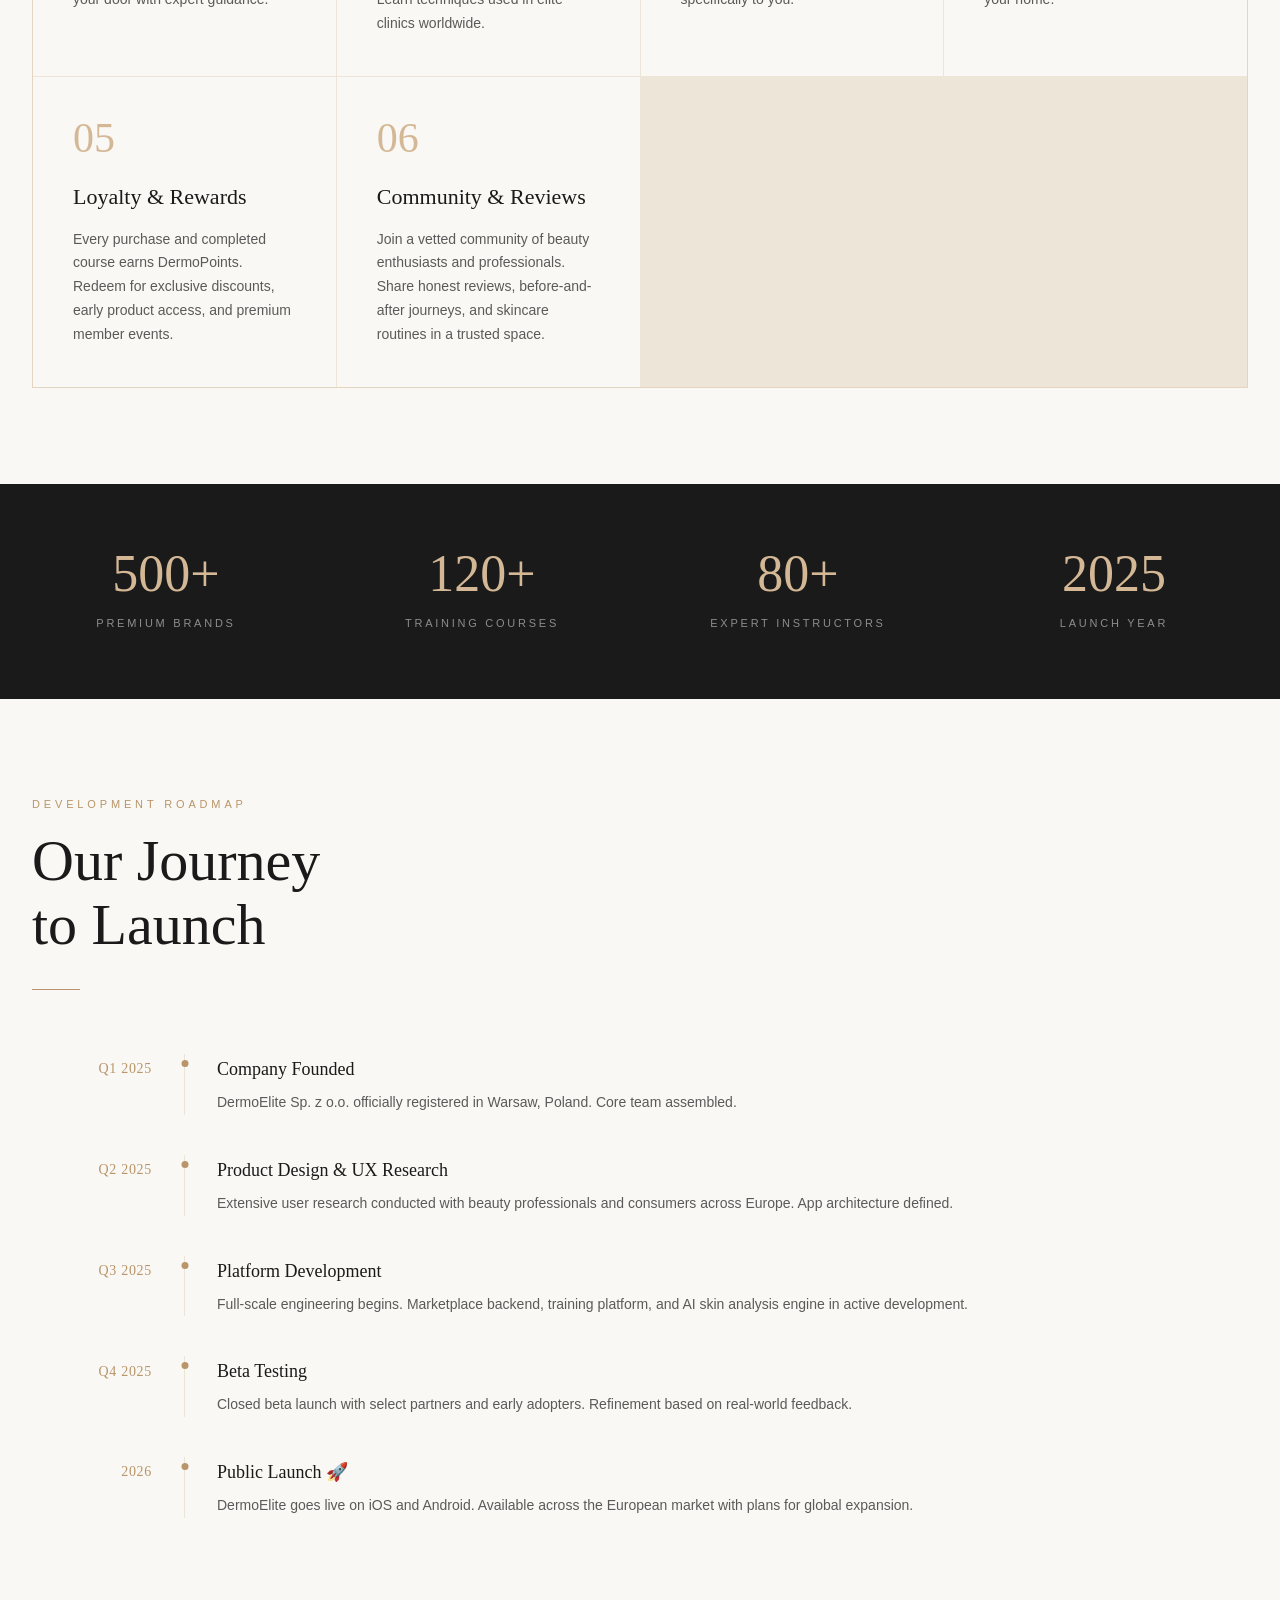
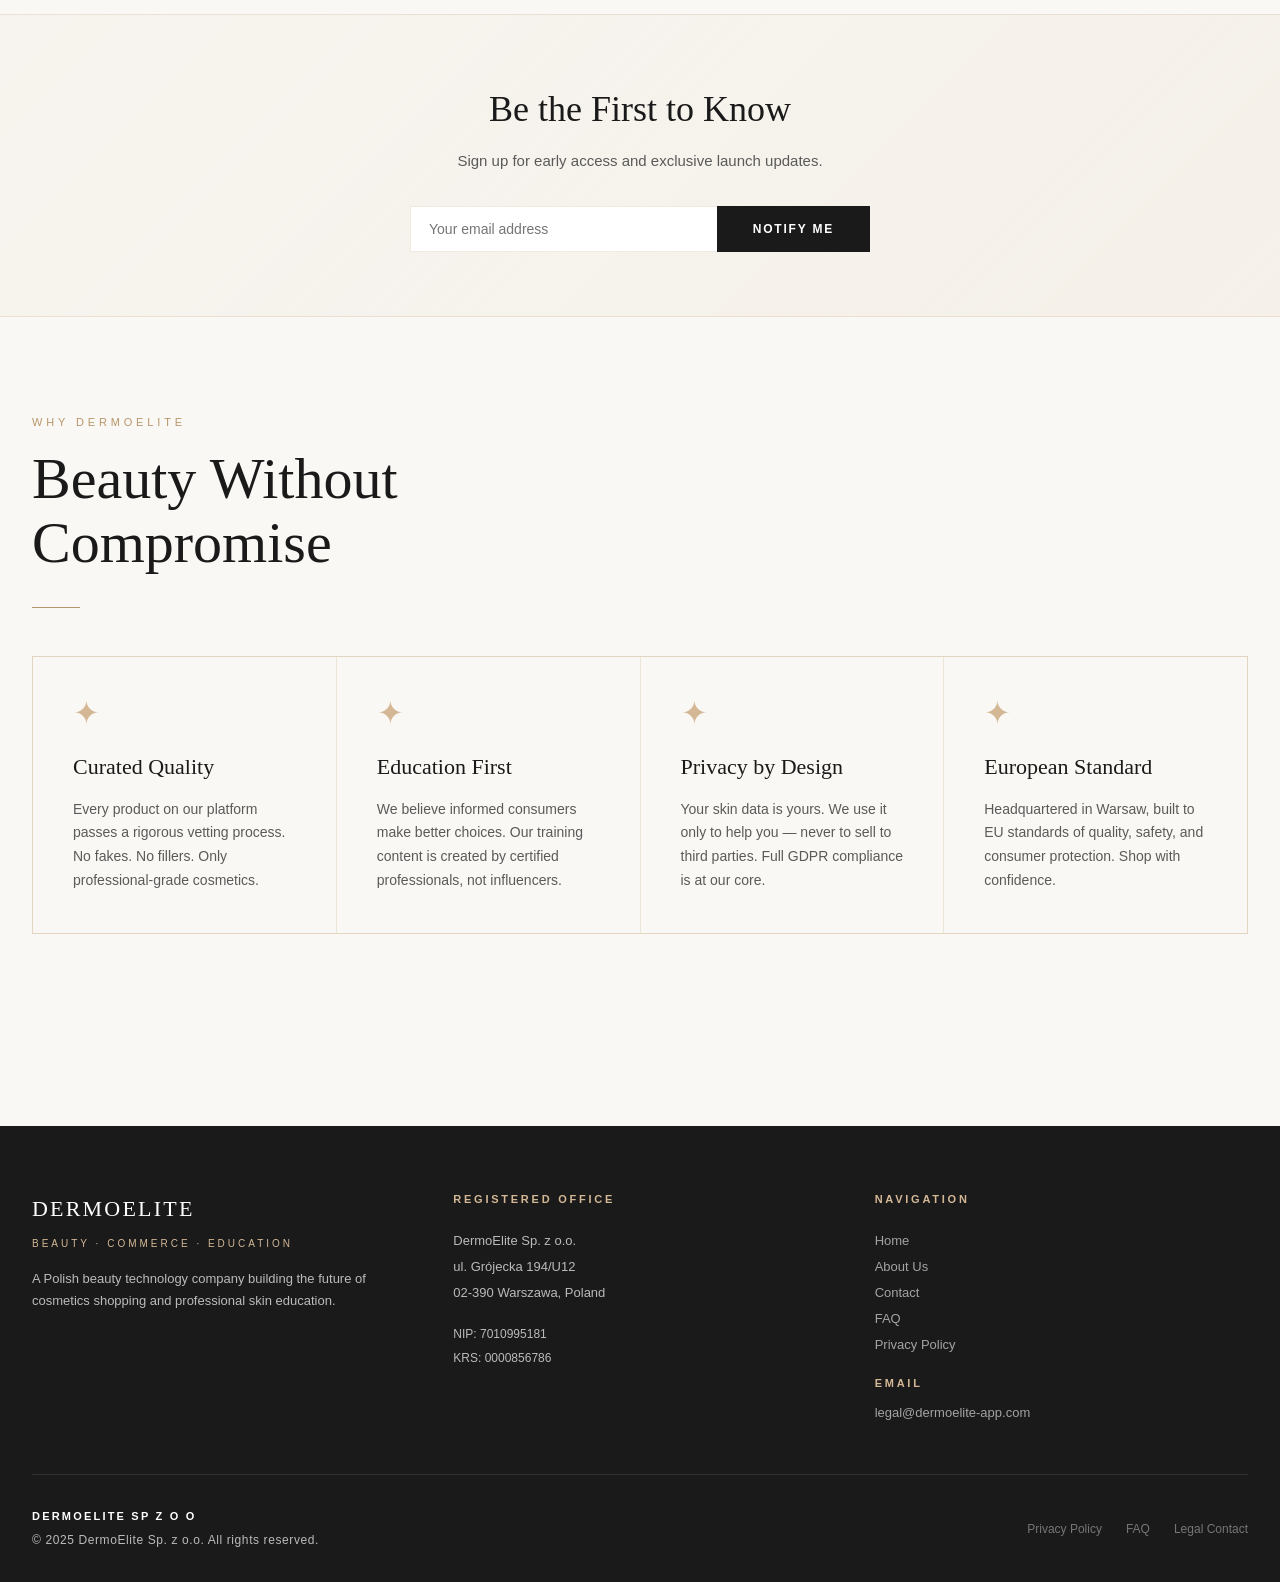
==== commit c8daddc0: "Update index.html" ====
--- a/index.html
+++ b/index.html
@@ -5,7 +5,7 @@
   <meta name="viewport" content="width=device-width, initial-scale=1.0" />
   <meta name="description" content="DermoElite — The future of cosmetic commerce and professional beauty education. App coming soon." />
   <title>DermoElite — Beauty. Redefined.</title>
-  <link rel="stylesheet" href="css/style.css" />
+  <link rel="stylesheet" href="style.css" />
   <script>
     // Handle redirect from 404.html for GitHub Pages SPA routing
     (function() {
@@ -667,6 +667,6 @@
   </div>
 </footer>
 
-<script src="js/main.js"></script>
+<script src="main.js"></script>
 </body>
 </html>
--- a/style.css
+++ b/style.css
@@ -0,0 +1,1169 @@
+@import url('https://fonts.googleapis.com/css2?family=Cormorant+Garamond:ital,wght@0,300;0,400;0,500;0,600;1,300;1,400&family=DM+Sans:wght@300;400;500;600&family=Playfair+Display:wght@400;500&display=swap');
+
+:root {
+  --cream: #f7f4ef;
+  --ivory: #faf8f4;
+  --charcoal: #1a1a1a;
+  --graphite: #2d2d2d;
+  --mid: #5a5a5a;
+  --light: #9a9a9a;
+  --gold: #b8956a;
+  --gold-light: #d4b896;
+  --gold-dark: #8a6d48;
+  --border: rgba(184, 149, 106, 0.2);
+  --border-light: rgba(184, 149, 106, 0.1);
+  --white: #ffffff;
+  --shadow: 0 2px 40px rgba(26,26,26,0.08);
+  --shadow-deep: 0 8px 60px rgba(26,26,26,0.14);
+}
+
+* { margin: 0; padding: 0; box-sizing: border-box; }
+
+html { scroll-behavior: smooth; }
+
+body {
+  font-family: 'DM Sans', sans-serif;
+  background: var(--ivory);
+  color: var(--charcoal);
+  font-size: 16px;
+  line-height: 1.7;
+  overflow-x: hidden;
+}
+
+/* ─── HEADER ─── */
+header {
+  position: fixed;
+  top: 0; left: 0; right: 0;
+  z-index: 1000;
+  background: rgba(250, 248, 244, 0.95);
+  backdrop-filter: blur(12px);
+  border-bottom: 1px solid var(--border);
+  transition: all 0.4s ease;
+}
+
+header.scrolled {
+  background: rgba(250, 248, 244, 0.98);
+  box-shadow: var(--shadow);
+}
+
+nav {
+  max-width: 1280px;
+  margin: 0 auto;
+  padding: 0 2rem;
+  display: flex;
+  align-items: center;
+  justify-content: space-between;
+  height: 72px;
+}
+
+.logo {
+  display: flex;
+  align-items: center;
+  gap: 12px;
+  text-decoration: none;
+  flex-shrink: 0;
+}
+
+.logo-mark {
+  width: 40px;
+  height: 40px;
+  border: 1.5px solid var(--gold);
+  display: flex;
+  align-items: center;
+  justify-content: center;
+  position: relative;
+}
+
+.logo-mark::before {
+  content: 'D';
+  font-family: 'Cormorant Garamond', serif;
+  font-size: 22px;
+  font-weight: 500;
+  color: var(--gold);
+  letter-spacing: -0.5px;
+}
+
+.logo-text {
+  display: flex;
+  flex-direction: column;
+  line-height: 1;
+}
+
+.logo-name {
+  font-family: 'Cormorant Garamond', serif;
+  font-size: 20px;
+  font-weight: 500;
+  color: var(--charcoal);
+  letter-spacing: 0.08em;
+  text-transform: uppercase;
+}
+
+.logo-sub {
+  font-size: 9px;
+  font-weight: 400;
+  color: var(--gold);
+  letter-spacing: 0.25em;
+  text-transform: uppercase;
+  margin-top: 2px;
+}
+
+/* ─── BURGER ─── */
+.burger {
+  background: none;
+  border: none;
+  cursor: pointer;
+  width: 44px;
+  height: 44px;
+  display: flex;
+  flex-direction: column;
+  align-items: flex-end;
+  justify-content: center;
+  gap: 5px;
+  padding: 0;
+  z-index: 1100;
+}
+
+.burger span {
+  display: block;
+  height: 1.5px;
+  background: var(--charcoal);
+  border-radius: 2px;
+  transition: all 0.35s cubic-bezier(0.4,0,0.2,1);
+}
+
+.burger span:nth-child(1) { width: 28px; }
+.burger span:nth-child(2) { width: 20px; }
+.burger span:nth-child(3) { width: 24px; }
+
+.burger.active span:nth-child(1) { width: 24px; transform: translateY(6.5px) rotate(45deg); }
+.burger.active span:nth-child(2) { opacity: 0; transform: scaleX(0); }
+.burger.active span:nth-child(3) { width: 24px; transform: translateY(-6.5px) rotate(-45deg); }
+
+/* ─── MENU OVERLAY ─── */
+.menu-overlay {
+  position: fixed;
+  inset: 0;
+  z-index: 999;
+  pointer-events: none;
+  opacity: 0;
+  transition: opacity 0.4s ease;
+}
+
+.menu-overlay.open {
+  pointer-events: all;
+  opacity: 1;
+}
+
+.menu-backdrop {
+  position: absolute;
+  inset: 0;
+  background: rgba(26, 26, 26, 0.4);
+  backdrop-filter: blur(4px);
+}
+
+.menu-panel {
+  position: absolute;
+  top: 0; right: 0;
+  width: min(380px, 90vw);
+  height: 100vh;
+  background: var(--ivory);
+  border-left: 1px solid var(--border);
+  display: flex;
+  flex-direction: column;
+  padding: 100px 3rem 3rem;
+  transform: translateX(100%);
+  transition: transform 0.5s cubic-bezier(0.4,0,0.2,1);
+}
+
+.menu-overlay.open .menu-panel {
+  transform: translateX(0);
+}
+
+.menu-panel nav-links {
+  display: flex;
+  flex-direction: column;
+}
+
+.menu-links {
+  list-style: none;
+  display: flex;
+  flex-direction: column;
+  gap: 0;
+}
+
+.menu-links li {
+  border-bottom: 1px solid var(--border-light);
+  opacity: 0;
+  transform: translateX(20px);
+  transition: opacity 0.4s ease, transform 0.4s ease;
+}
+
+.menu-overlay.open .menu-links li {
+  opacity: 1;
+  transform: translateX(0);
+}
+
+.menu-overlay.open .menu-links li:nth-child(1) { transition-delay: 0.1s; }
+.menu-overlay.open .menu-links li:nth-child(2) { transition-delay: 0.15s; }
+.menu-overlay.open .menu-links li:nth-child(3) { transition-delay: 0.2s; }
+.menu-overlay.open .menu-links li:nth-child(4) { transition-delay: 0.25s; }
+.menu-overlay.open .menu-links li:nth-child(5) { transition-delay: 0.3s; }
+.menu-overlay.open .menu-links li:nth-child(6) { transition-delay: 0.35s; }
+
+.menu-links a {
+  display: flex;
+  align-items: center;
+  justify-content: space-between;
+  padding: 1.2rem 0;
+  font-family: 'Cormorant Garamond', serif;
+  font-size: 22px;
+  font-weight: 400;
+  color: var(--charcoal);
+  text-decoration: none;
+  letter-spacing: 0.03em;
+  transition: color 0.2s;
+}
+
+.menu-links a:hover { color: var(--gold); }
+
+.menu-links a .arrow {
+  font-size: 16px;
+  color: var(--gold);
+  opacity: 0;
+  transition: opacity 0.2s, transform 0.2s;
+}
+
+.menu-links a:hover .arrow { opacity: 1; transform: translateX(4px); }
+
+.menu-footer {
+  margin-top: auto;
+  font-size: 12px;
+  color: var(--light);
+  letter-spacing: 0.05em;
+}
+
+/* ─── PAGE WRAPPER ─── */
+.page { display: none; min-height: 100vh; }
+.page.active { display: block; }
+
+/* ─── HERO ─── */
+.hero {
+  min-height: 100vh;
+  display: flex;
+  flex-direction: column;
+  align-items: center;
+  justify-content: center;
+  text-align: center;
+  padding: 120px 2rem 4rem;
+  position: relative;
+  overflow: hidden;
+}
+
+.hero-bg {
+  position: absolute;
+  inset: 0;
+  background:
+    radial-gradient(ellipse 80% 60% at 50% 30%, rgba(184,149,106,0.07) 0%, transparent 70%),
+    radial-gradient(ellipse 60% 40% at 20% 80%, rgba(184,149,106,0.05) 0%, transparent 60%);
+  pointer-events: none;
+}
+
+.hero-eyebrow {
+  font-size: 11px;
+  font-weight: 500;
+  letter-spacing: 0.35em;
+  text-transform: uppercase;
+  color: var(--gold);
+  margin-bottom: 1.5rem;
+  animation: fadeUp 0.8s ease both;
+}
+
+.hero h1 {
+  font-family: 'Cormorant Garamond', serif;
+  font-size: clamp(52px, 8vw, 110px);
+  font-weight: 300;
+  color: var(--charcoal);
+  line-height: 0.95;
+  letter-spacing: -0.02em;
+  margin-bottom: 1.5rem;
+  animation: fadeUp 0.8s ease 0.1s both;
+}
+
+.hero h1 em {
+  font-style: italic;
+  color: var(--gold);
+}
+
+.hero-tagline {
+  font-size: clamp(14px, 2vw, 17px);
+  color: var(--mid);
+  max-width: 560px;
+  margin: 0 auto 3rem;
+  font-weight: 300;
+  animation: fadeUp 0.8s ease 0.2s both;
+}
+
+/* ─── STATUS BADGE ─── */
+.status-badge {
+  display: inline-flex;
+  align-items: center;
+  gap: 8px;
+  background: rgba(184, 149, 106, 0.08);
+  border: 1px solid var(--border);
+  border-radius: 100px;
+  padding: 8px 20px;
+  font-size: 12px;
+  font-weight: 500;
+  letter-spacing: 0.1em;
+  text-transform: uppercase;
+  color: var(--gold-dark);
+  margin-bottom: 4rem;
+  animation: fadeUp 0.8s ease 0.3s both;
+}
+
+.status-dot {
+  width: 6px; height: 6px;
+  background: var(--gold);
+  border-radius: 50%;
+  animation: pulse 2s ease-in-out infinite;
+}
+
+@keyframes pulse {
+  0%, 100% { opacity: 1; transform: scale(1); }
+  50% { opacity: 0.5; transform: scale(0.8); }
+}
+
+/* ─── APP STORE BUTTONS ─── */
+.app-buttons {
+  display: flex;
+  gap: 1rem;
+  justify-content: center;
+  flex-wrap: wrap;
+  animation: fadeUp 0.8s ease 0.4s both;
+}
+
+.app-btn {
+  display: flex;
+  align-items: center;
+  gap: 12px;
+  background: var(--charcoal);
+  color: var(--white);
+  padding: 14px 24px;
+  border-radius: 12px;
+  cursor: pointer;
+  border: none;
+  text-decoration: none;
+  transition: all 0.3s ease;
+  font-family: 'DM Sans', sans-serif;
+}
+
+.app-btn:hover {
+  background: var(--graphite);
+  transform: translateY(-2px);
+  box-shadow: 0 8px 30px rgba(26,26,26,0.2);
+}
+
+.app-btn svg { width: 24px; height: 24px; flex-shrink: 0; }
+
+.app-btn-text { text-align: left; }
+.app-btn-pre { font-size: 10px; opacity: 0.7; line-height: 1; display: block; letter-spacing: 0.05em; }
+.app-btn-name { font-size: 15px; font-weight: 600; line-height: 1.3; display: block; }
+
+/* ─── COMING SOON MODAL ─── */
+.modal-overlay {
+  position: fixed;
+  inset: 0;
+  z-index: 2000;
+  display: flex;
+  align-items: center;
+  justify-content: center;
+  padding: 2rem;
+  opacity: 0;
+  pointer-events: none;
+  transition: opacity 0.3s ease;
+}
+
+.modal-overlay.open {
+  opacity: 1;
+  pointer-events: all;
+}
+
+.modal-backdrop {
+  position: absolute;
+  inset: 0;
+  background: rgba(26,26,26,0.5);
+  backdrop-filter: blur(8px);
+  cursor: pointer;
+}
+
+.modal-box {
+  position: relative;
+  background: var(--ivory);
+  border: 1px solid var(--border);
+  max-width: 400px;
+  width: 100%;
+  padding: 3rem;
+  text-align: center;
+  transform: scale(0.9);
+  transition: transform 0.3s cubic-bezier(0.4,0,0.2,1);
+}
+
+.modal-overlay.open .modal-box { transform: scale(1); }
+
+.modal-icon {
+  width: 60px; height: 60px;
+  border: 1px solid var(--border);
+  border-radius: 50%;
+  display: flex;
+  align-items: center;
+  justify-content: center;
+  margin: 0 auto 1.5rem;
+  font-size: 24px;
+}
+
+.modal-box h3 {
+  font-family: 'Cormorant Garamond', serif;
+  font-size: 26px;
+  font-weight: 400;
+  margin-bottom: 0.75rem;
+}
+
+.modal-box p {
+  font-size: 14px;
+  color: var(--mid);
+  line-height: 1.6;
+  margin-bottom: 2rem;
+}
+
+.modal-close {
+  background: var(--charcoal);
+  color: var(--white);
+  border: none;
+  padding: 12px 32px;
+  font-family: 'DM Sans', sans-serif;
+  font-size: 13px;
+  font-weight: 500;
+  letter-spacing: 0.08em;
+  text-transform: uppercase;
+  cursor: pointer;
+  transition: background 0.2s;
+}
+
+.modal-close:hover { background: var(--gold-dark); }
+
+/* ─── FEATURES SECTION ─── */
+.section {
+  padding: 6rem 2rem;
+  max-width: 1280px;
+  margin: 0 auto;
+}
+
+.section-eyebrow {
+  font-size: 11px;
+  font-weight: 500;
+  letter-spacing: 0.35em;
+  text-transform: uppercase;
+  color: var(--gold);
+  margin-bottom: 1rem;
+}
+
+.section-title {
+  font-family: 'Cormorant Garamond', serif;
+  font-size: clamp(36px, 5vw, 58px);
+  font-weight: 300;
+  line-height: 1.1;
+  color: var(--charcoal);
+  margin-bottom: 1.5rem;
+}
+
+.section-subtitle {
+  font-size: 16px;
+  color: var(--mid);
+  max-width: 520px;
+  font-weight: 300;
+}
+
+.divider {
+  width: 48px;
+  height: 1px;
+  background: var(--gold);
+  margin: 2rem 0;
+}
+
+/* ─── FEATURES GRID ─── */
+.features-grid {
+  display: grid;
+  grid-template-columns: repeat(auto-fit, minmax(300px, 1fr));
+  gap: 1px;
+  background: var(--border);
+  border: 1px solid var(--border);
+  margin-top: 4rem;
+}
+
+.feature-card {
+  background: var(--ivory);
+  padding: 2.5rem;
+  transition: background 0.3s ease;
+}
+
+.feature-card:hover { background: var(--cream); }
+
+.feature-num {
+  font-family: 'Cormorant Garamond', serif;
+  font-size: 42px;
+  font-weight: 300;
+  color: var(--gold-light);
+  line-height: 1;
+  margin-bottom: 1.2rem;
+}
+
+.feature-card h3 {
+  font-family: 'Cormorant Garamond', serif;
+  font-size: 22px;
+  font-weight: 500;
+  margin-bottom: 0.75rem;
+  color: var(--charcoal);
+}
+
+.feature-card p {
+  font-size: 14px;
+  color: var(--mid);
+  line-height: 1.7;
+}
+
+/* ─── STATS ─── */
+.stats-strip {
+  background: var(--charcoal);
+  padding: 4rem 2rem;
+}
+
+.stats-inner {
+  max-width: 1280px;
+  margin: 0 auto;
+  display: grid;
+  grid-template-columns: repeat(auto-fit, minmax(200px, 1fr));
+  gap: 3rem;
+  text-align: center;
+}
+
+.stat-item {}
+
+.stat-num {
+  font-family: 'Cormorant Garamond', serif;
+  font-size: 52px;
+  font-weight: 300;
+  color: var(--gold-light);
+  line-height: 1;
+  display: block;
+  margin-bottom: 0.5rem;
+}
+
+.stat-label {
+  font-size: 11px;
+  font-weight: 500;
+  letter-spacing: 0.25em;
+  text-transform: uppercase;
+  color: rgba(255,255,255,0.5);
+}
+
+/* ─── TIMELINE ─── */
+.timeline {
+  margin-top: 4rem;
+  display: flex;
+  flex-direction: column;
+  gap: 0;
+}
+
+.timeline-item {
+  display: grid;
+  grid-template-columns: 120px 1px 1fr;
+  gap: 0 2rem;
+  padding-bottom: 2.5rem;
+}
+
+.timeline-item:last-child { padding-bottom: 0; }
+
+.timeline-date {
+  font-family: 'Cormorant Garamond', serif;
+  font-size: 14px;
+  color: var(--gold);
+  padding-top: 0.2rem;
+  text-align: right;
+  letter-spacing: 0.05em;
+}
+
+.timeline-line {
+  position: relative;
+  background: var(--border);
+}
+
+.timeline-line::before {
+  content: '';
+  position: absolute;
+  top: 6px; left: 50%;
+  transform: translateX(-50%);
+  width: 7px; height: 7px;
+  border-radius: 50%;
+  background: var(--gold);
+}
+
+.timeline-content { padding-top: 0; }
+
+.timeline-content h4 {
+  font-family: 'Cormorant Garamond', serif;
+  font-size: 18px;
+  font-weight: 500;
+  margin-bottom: 0.4rem;
+}
+
+.timeline-content p {
+  font-size: 14px;
+  color: var(--mid);
+}
+
+/* ─── ABOUT ─── */
+.about-grid {
+  display: grid;
+  grid-template-columns: 1fr 1fr;
+  gap: 6rem;
+  align-items: start;
+  margin-top: 4rem;
+}
+
+.about-visual {
+  position: relative;
+}
+
+.about-visual-box {
+  aspect-ratio: 3/4;
+  background: linear-gradient(135deg, var(--cream) 0%, rgba(184,149,106,0.1) 100%);
+  border: 1px solid var(--border);
+  display: flex;
+  align-items: center;
+  justify-content: center;
+  position: relative;
+  overflow: hidden;
+}
+
+.about-visual-box::before {
+  content: 'DERMOELITE';
+  font-family: 'Cormorant Garamond', serif;
+  font-size: 80px;
+  font-weight: 300;
+  color: rgba(184,149,106,0.12);
+  writing-mode: vertical-rl;
+  letter-spacing: 0.1em;
+  position: absolute;
+  right: 2rem;
+}
+
+.about-monogram {
+  font-family: 'Cormorant Garamond', serif;
+  font-size: 140px;
+  font-weight: 300;
+  color: rgba(184,149,106,0.25);
+  line-height: 1;
+  user-select: none;
+}
+
+.about-badge {
+  position: absolute;
+  bottom: -1.5rem;
+  left: -1.5rem;
+  background: var(--charcoal);
+  color: var(--white);
+  padding: 1.5rem 2rem;
+  width: 200px;
+}
+
+.about-badge-year {
+  font-family: 'Cormorant Garamond', serif;
+  font-size: 36px;
+  font-weight: 300;
+  color: var(--gold-light);
+  display: block;
+  line-height: 1;
+}
+
+.about-badge-label {
+  font-size: 11px;
+  letter-spacing: 0.2em;
+  text-transform: uppercase;
+  opacity: 0.6;
+  margin-top: 0.5rem;
+}
+
+.values-list {
+  margin-top: 2rem;
+  display: flex;
+  flex-direction: column;
+  gap: 1rem;
+}
+
+.value-item {
+  display: flex;
+  gap: 1rem;
+  align-items: flex-start;
+  padding: 1.2rem;
+  border: 1px solid var(--border-light);
+  transition: border-color 0.2s;
+}
+
+.value-item:hover { border-color: var(--gold); }
+
+.value-icon {
+  width: 36px; height: 36px;
+  border: 1px solid var(--border);
+  display: flex;
+  align-items: center;
+  justify-content: center;
+  flex-shrink: 0;
+  font-size: 16px;
+}
+
+.value-item h4 {
+  font-size: 14px;
+  font-weight: 600;
+  margin-bottom: 0.2rem;
+  letter-spacing: 0.02em;
+}
+
+.value-item p {
+  font-size: 13px;
+  color: var(--mid);
+}
+
+/* ─── CONTACT ─── */
+.contact-layout {
+  display: grid;
+  grid-template-columns: 1fr 1.2fr;
+  gap: 6rem;
+  margin-top: 4rem;
+}
+
+.contact-info { }
+
+.info-block {
+  margin-bottom: 2rem;
+  padding-bottom: 2rem;
+  border-bottom: 1px solid var(--border-light);
+}
+
+.info-block:last-child { border-bottom: none; }
+
+.info-label {
+  font-size: 10px;
+  font-weight: 600;
+  letter-spacing: 0.3em;
+  text-transform: uppercase;
+  color: var(--gold);
+  margin-bottom: 0.75rem;
+}
+
+.info-block p, .info-block address {
+  font-size: 15px;
+  color: var(--charcoal);
+  font-style: normal;
+  line-height: 1.8;
+}
+
+.info-block a {
+  color: var(--charcoal);
+  text-decoration: none;
+  border-bottom: 1px solid var(--border);
+  transition: border-color 0.2s, color 0.2s;
+}
+
+.info-block a:hover { color: var(--gold); border-color: var(--gold); }
+
+/* ─── FORM ─── */
+.contact-form { }
+
+.form-row {
+  display: grid;
+  grid-template-columns: 1fr 1fr;
+  gap: 1rem;
+  margin-bottom: 1rem;
+}
+
+.form-group {
+  margin-bottom: 1rem;
+}
+
+.form-group label {
+  display: block;
+  font-size: 11px;
+  font-weight: 600;
+  letter-spacing: 0.2em;
+  text-transform: uppercase;
+  color: var(--mid);
+  margin-bottom: 0.5rem;
+}
+
+.form-group input,
+.form-group textarea,
+.form-group select {
+  width: 100%;
+  padding: 12px 16px;
+  border: 1px solid var(--border);
+  background: var(--white);
+  font-family: 'DM Sans', sans-serif;
+  font-size: 14px;
+  color: var(--charcoal);
+  outline: none;
+  transition: border-color 0.2s;
+  -webkit-appearance: none;
+  border-radius: 0;
+}
+
+.form-group input:focus,
+.form-group textarea:focus,
+.form-group select:focus {
+  border-color: var(--gold);
+}
+
+.form-group textarea {
+  resize: vertical;
+  min-height: 140px;
+}
+
+.form-success {
+  display: none;
+  background: rgba(184,149,106,0.08);
+  border: 1px solid var(--border);
+  padding: 1.5rem;
+  text-align: center;
+  margin-top: 1rem;
+}
+
+.form-success p { font-size: 14px; color: var(--gold-dark); }
+
+/* ─── BUTTON ─── */
+.btn {
+  display: inline-flex;
+  align-items: center;
+  gap: 10px;
+  background: var(--charcoal);
+  color: var(--white);
+  border: none;
+  padding: 14px 36px;
+  font-family: 'DM Sans', sans-serif;
+  font-size: 12px;
+  font-weight: 600;
+  letter-spacing: 0.15em;
+  text-transform: uppercase;
+  cursor: pointer;
+  text-decoration: none;
+  transition: all 0.3s ease;
+}
+
+.btn:hover {
+  background: var(--gold-dark);
+  transform: translateY(-1px);
+}
+
+.btn-outline {
+  background: transparent;
+  color: var(--charcoal);
+  border: 1px solid var(--charcoal);
+}
+
+.btn-outline:hover {
+  background: var(--charcoal);
+  color: var(--white);
+}
+
+/* ─── POLICY ─── */
+.policy-content {
+  max-width: 800px;
+  margin: 0 auto;
+}
+
+.policy-content h2 {
+  font-family: 'Cormorant Garamond', serif;
+  font-size: 26px;
+  font-weight: 500;
+  margin: 2.5rem 0 0.75rem;
+  color: var(--charcoal);
+}
+
+.policy-content h2:first-child { margin-top: 0; }
+
+.policy-content p {
+  font-size: 15px;
+  color: var(--mid);
+  line-height: 1.8;
+  margin-bottom: 1rem;
+}
+
+.policy-content ul {
+  padding-left: 1.5rem;
+  margin-bottom: 1rem;
+}
+
+.policy-content ul li {
+  font-size: 15px;
+  color: var(--mid);
+  line-height: 1.8;
+  margin-bottom: 0.4rem;
+}
+
+.policy-update {
+  display: inline-block;
+  font-size: 11px;
+  letter-spacing: 0.15em;
+  text-transform: uppercase;
+  color: var(--gold);
+  margin-bottom: 2rem;
+  padding: 6px 14px;
+  border: 1px solid var(--border);
+}
+
+/* ─── BLOG / FAQ PAGE ─── */
+.faq-list { margin-top: 3rem; }
+
+.faq-item {
+  border-bottom: 1px solid var(--border-light);
+  overflow: hidden;
+}
+
+.faq-question {
+  display: flex;
+  align-items: center;
+  justify-content: space-between;
+  padding: 1.5rem 0;
+  cursor: pointer;
+  font-family: 'Cormorant Garamond', serif;
+  font-size: 20px;
+  font-weight: 400;
+  color: var(--charcoal);
+  list-style: none;
+  transition: color 0.2s;
+}
+
+.faq-question:hover { color: var(--gold); }
+
+.faq-icon {
+  font-size: 20px;
+  color: var(--gold);
+  flex-shrink: 0;
+  transition: transform 0.3s ease;
+  font-style: normal;
+}
+
+.faq-item.open .faq-icon { transform: rotate(45deg); }
+
+.faq-answer {
+  max-height: 0;
+  overflow: hidden;
+  transition: max-height 0.4s ease, padding 0.3s ease;
+}
+
+.faq-item.open .faq-answer {
+  max-height: 400px;
+  padding-bottom: 1.5rem;
+}
+
+.faq-answer p { font-size: 15px; color: var(--mid); line-height: 1.8; }
+
+/* ─── PAGE HERO (inner pages) ─── */
+.page-hero {
+  padding: 160px 2rem 6rem;
+  text-align: center;
+  background: linear-gradient(180deg, rgba(184,149,106,0.05) 0%, transparent 100%);
+  border-bottom: 1px solid var(--border-light);
+  margin-bottom: 0;
+}
+
+.page-hero .hero-eyebrow { animation: none; }
+.page-hero h1 { font-size: clamp(40px, 6vw, 76px); animation: none; }
+.page-hero .hero-tagline { animation: none; }
+
+/* ─── FOOTER ─── */
+footer {
+  background: var(--charcoal);
+  color: rgba(255,255,255,0.7);
+  padding: 4rem 2rem 2rem;
+  margin-top: 6rem;
+}
+
+.footer-inner {
+  max-width: 1280px;
+  margin: 0 auto;
+}
+
+.footer-main {
+  display: grid;
+  grid-template-columns: 1fr 1fr 1fr;
+  gap: 3rem;
+  padding-bottom: 3rem;
+  border-bottom: 1px solid rgba(255,255,255,0.1);
+}
+
+.footer-brand { }
+
+.footer-logo-name {
+  font-family: 'Cormorant Garamond', serif;
+  font-size: 22px;
+  font-weight: 400;
+  color: var(--white);
+  letter-spacing: 0.1em;
+  text-transform: uppercase;
+  display: block;
+  margin-bottom: 0.5rem;
+}
+
+.footer-logo-sub {
+  font-size: 10px;
+  letter-spacing: 0.3em;
+  text-transform: uppercase;
+  color: var(--gold-light);
+  display: block;
+  margin-bottom: 1rem;
+}
+
+.footer-brand p { font-size: 13px; line-height: 1.7; }
+
+.footer-col h4 {
+  font-size: 11px;
+  font-weight: 600;
+  letter-spacing: 0.25em;
+  text-transform: uppercase;
+  color: var(--gold-light);
+  margin-bottom: 1.2rem;
+}
+
+.footer-col address { font-style: normal; font-size: 13px; line-height: 2; }
+
+.footer-col a {
+  display: block;
+  color: rgba(255,255,255,0.6);
+  text-decoration: none;
+  font-size: 13px;
+  line-height: 2;
+  transition: color 0.2s;
+}
+
+.footer-col a:hover { color: var(--gold-light); }
+
+.footer-bottom {
+  display: flex;
+  align-items: center;
+  justify-content: space-between;
+  padding-top: 2rem;
+  flex-wrap: wrap;
+  gap: 1rem;
+}
+
+.footer-copy {
+  font-size: 12px;
+  letter-spacing: 0.05em;
+}
+
+.footer-copy strong {
+  display: block;
+  font-size: 11px;
+  letter-spacing: 0.2em;
+  text-transform: uppercase;
+  color: var(--white);
+  margin-bottom: 4px;
+}
+
+.footer-legal-links {
+  display: flex;
+  gap: 1.5rem;
+}
+
+.footer-legal-links a {
+  font-size: 12px;
+  color: rgba(255,255,255,0.4);
+  text-decoration: none;
+  transition: color 0.2s;
+  cursor: pointer;
+}
+
+.footer-legal-links a:hover { color: var(--gold-light); }
+
+/* ─── ANIMATIONS ─── */
+@keyframes fadeUp {
+  from { opacity: 0; transform: translateY(24px); }
+  to { opacity: 1; transform: translateY(0); }
+}
+
+.reveal {
+  opacity: 0;
+  transform: translateY(20px);
+  transition: opacity 0.7s ease, transform 0.7s ease;
+}
+
+.reveal.visible {
+  opacity: 1;
+  transform: translateY(0);
+}
+
+/* ─── NEWSLETTER ─── */
+.newsletter-strip {
+  background: linear-gradient(135deg, var(--cream) 0%, rgba(184,149,106,0.08) 100%);
+  border-top: 1px solid var(--border);
+  border-bottom: 1px solid var(--border);
+  padding: 4rem 2rem;
+  text-align: center;
+}
+
+.newsletter-strip h3 {
+  font-family: 'Cormorant Garamond', serif;
+  font-size: 36px;
+  font-weight: 300;
+  margin-bottom: 0.5rem;
+}
+
+.newsletter-strip p {
+  font-size: 15px;
+  color: var(--mid);
+  margin-bottom: 2rem;
+}
+
+.newsletter-form {
+  display: flex;
+  gap: 0;
+  max-width: 460px;
+  margin: 0 auto;
+}
+
+.newsletter-form input {
+  flex: 1;
+  padding: 14px 18px;
+  border: 1px solid var(--border);
+  border-right: none;
+  font-family: 'DM Sans', sans-serif;
+  font-size: 14px;
+  outline: none;
+  background: var(--white);
+  border-radius: 0;
+}
+
+.newsletter-form input:focus { border-color: var(--gold); }
+
+/* ─── RESPONSIVE ─── */
+@media (max-width: 768px) {
+  .about-grid,
+  .contact-layout { grid-template-columns: 1fr; gap: 3rem; }
+  
+  .form-row { grid-template-columns: 1fr; }
+  
+  .footer-main { grid-template-columns: 1fr; gap: 2rem; }
+  
+  .footer-bottom { flex-direction: column; text-align: center; }
+  
+  .timeline-item {
+    grid-template-columns: 80px 1px 1fr;
+    gap: 0 1rem;
+  }
+  
+  .about-badge { position: static; margin-top: 1.5rem; width: auto; }
+  
+  .newsletter-form { flex-direction: column; }
+  .newsletter-form input { border-right: 1px solid var(--border); border-bottom: none; }
+  
+  .stats-inner { grid-template-columns: 1fr 1fr; gap: 2rem; }
+}
